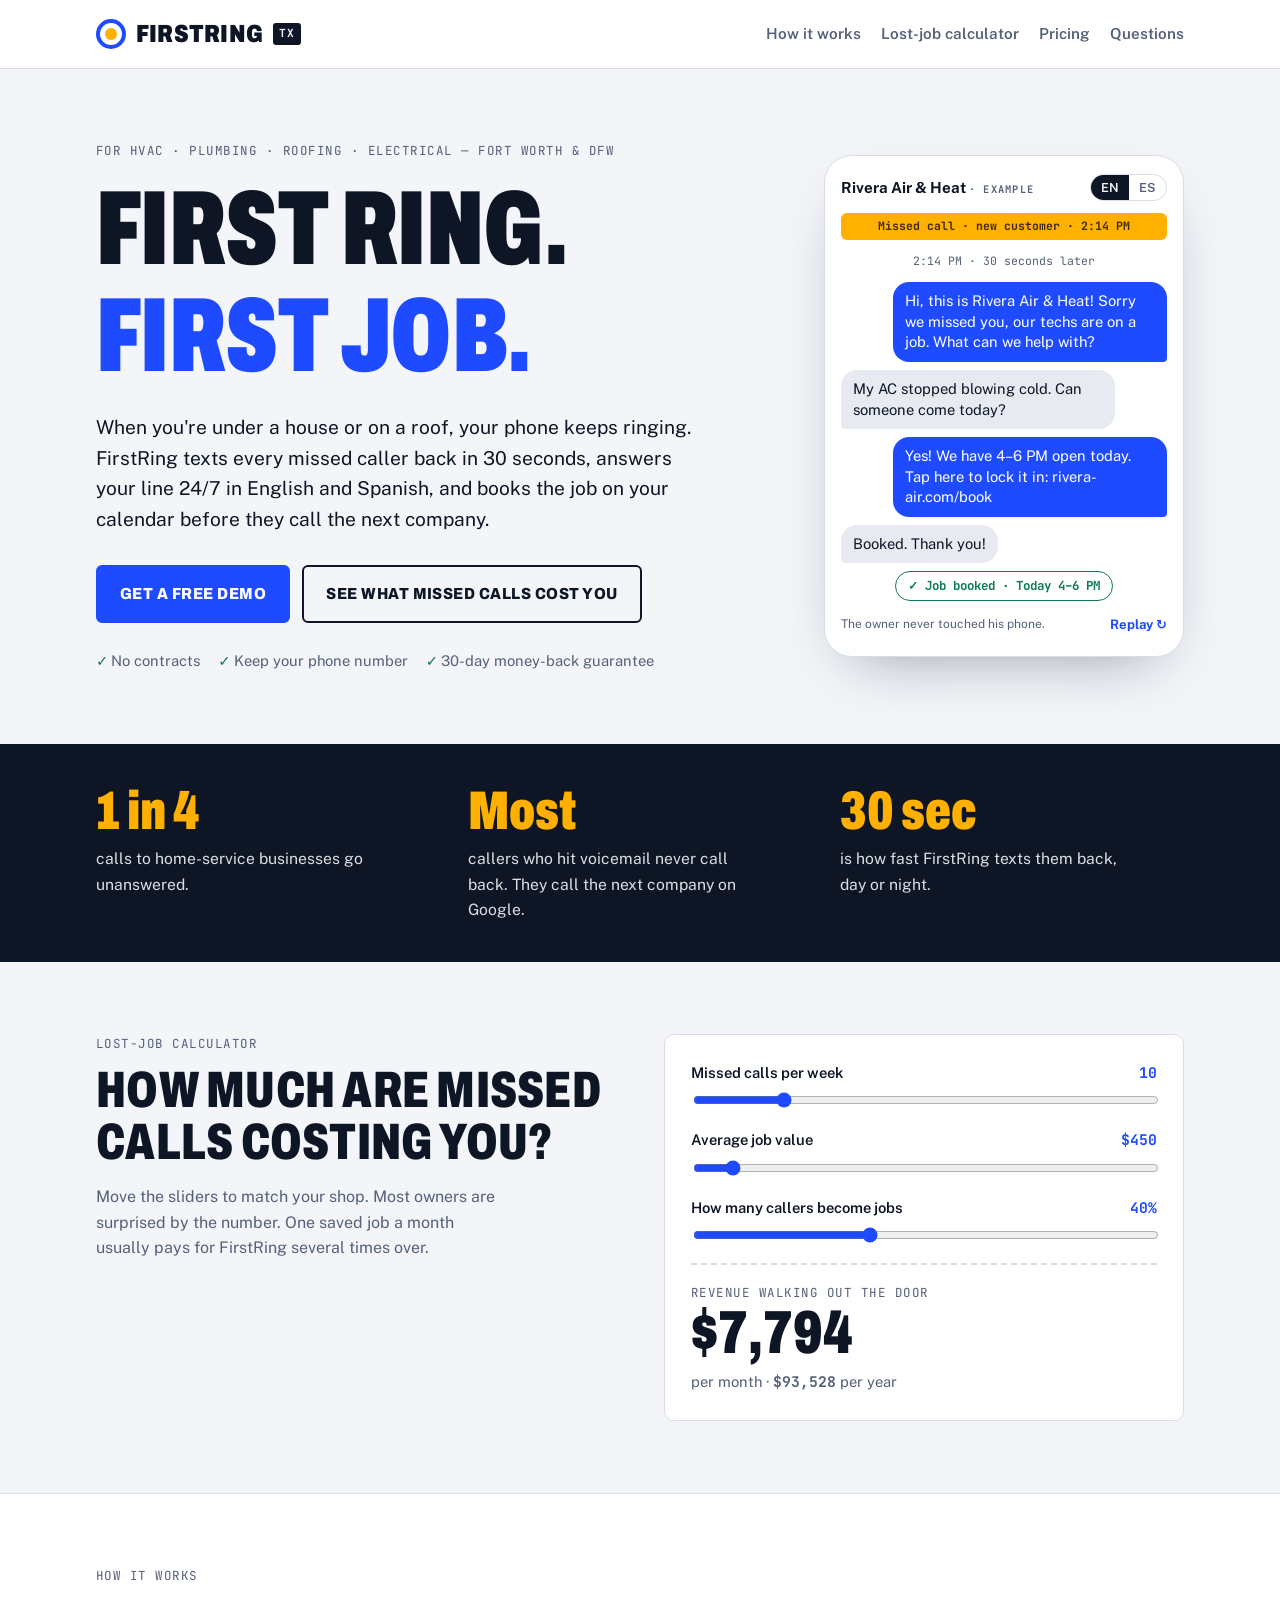
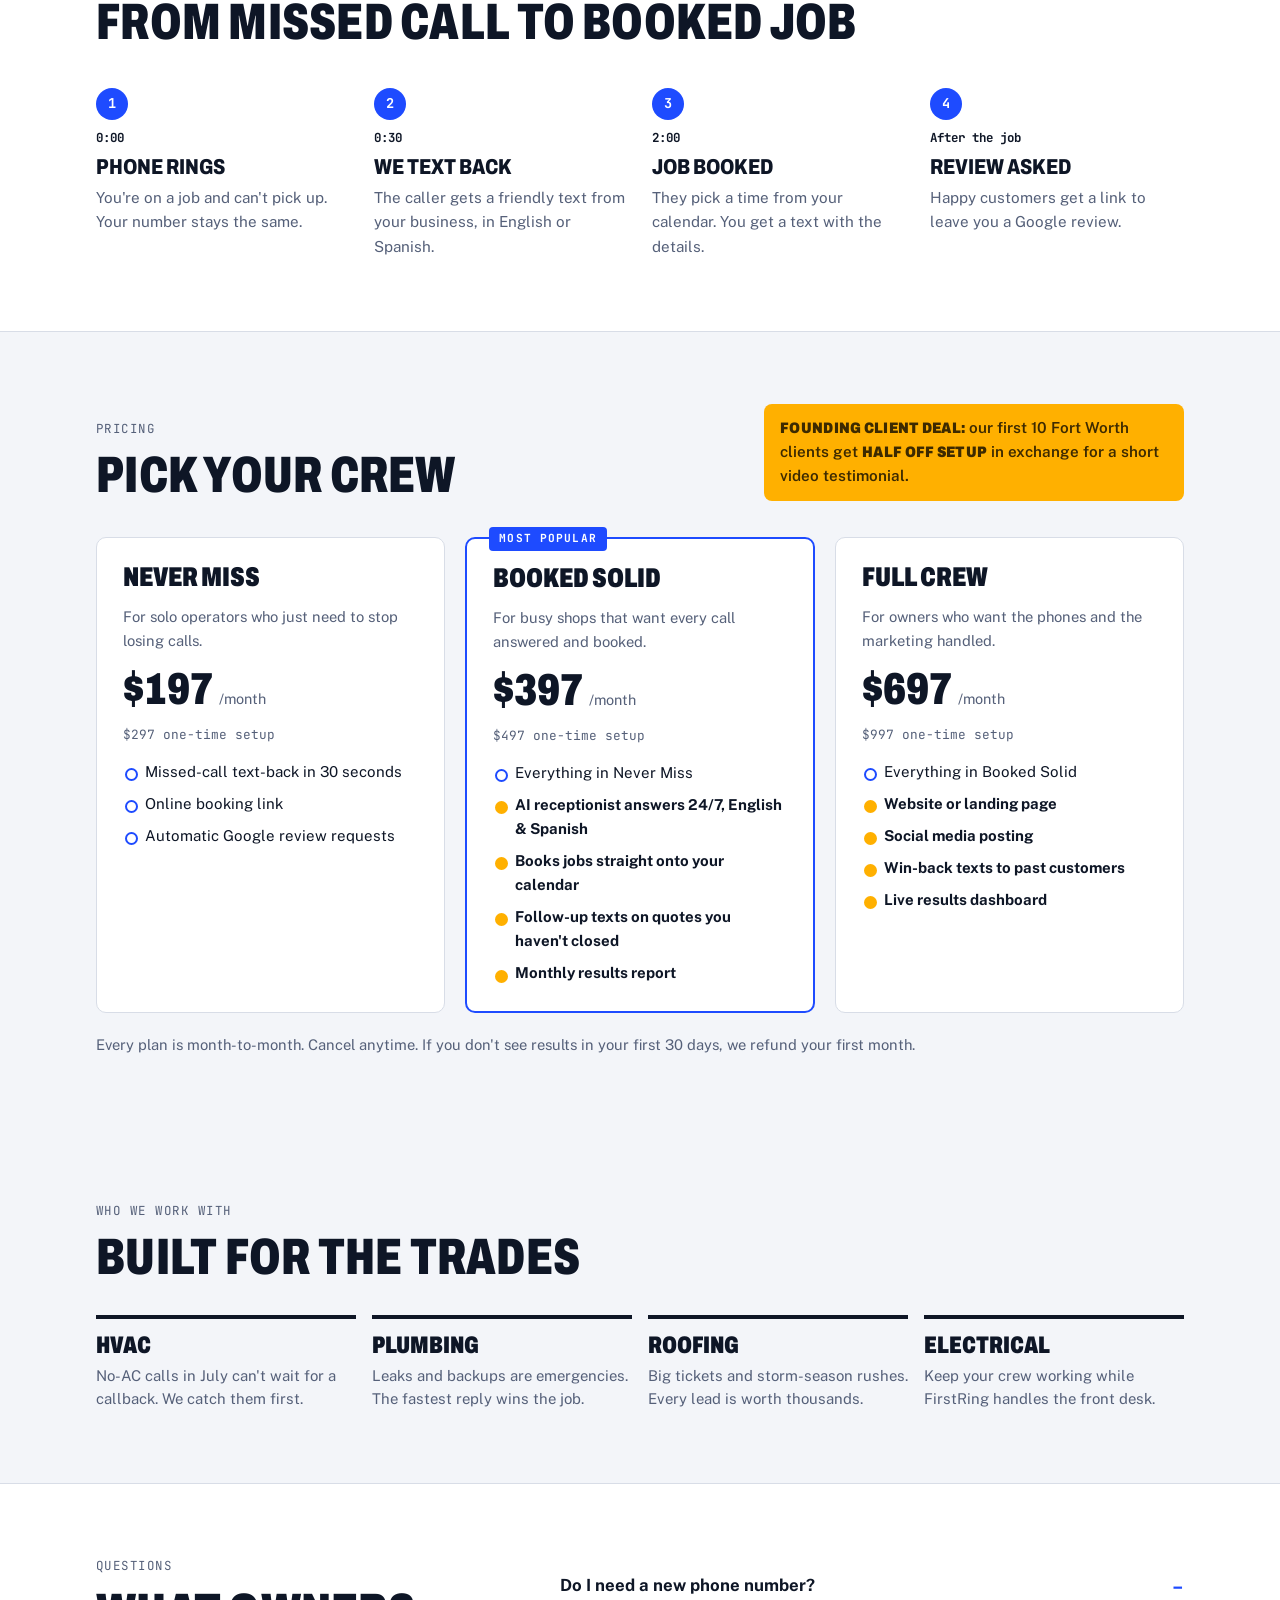
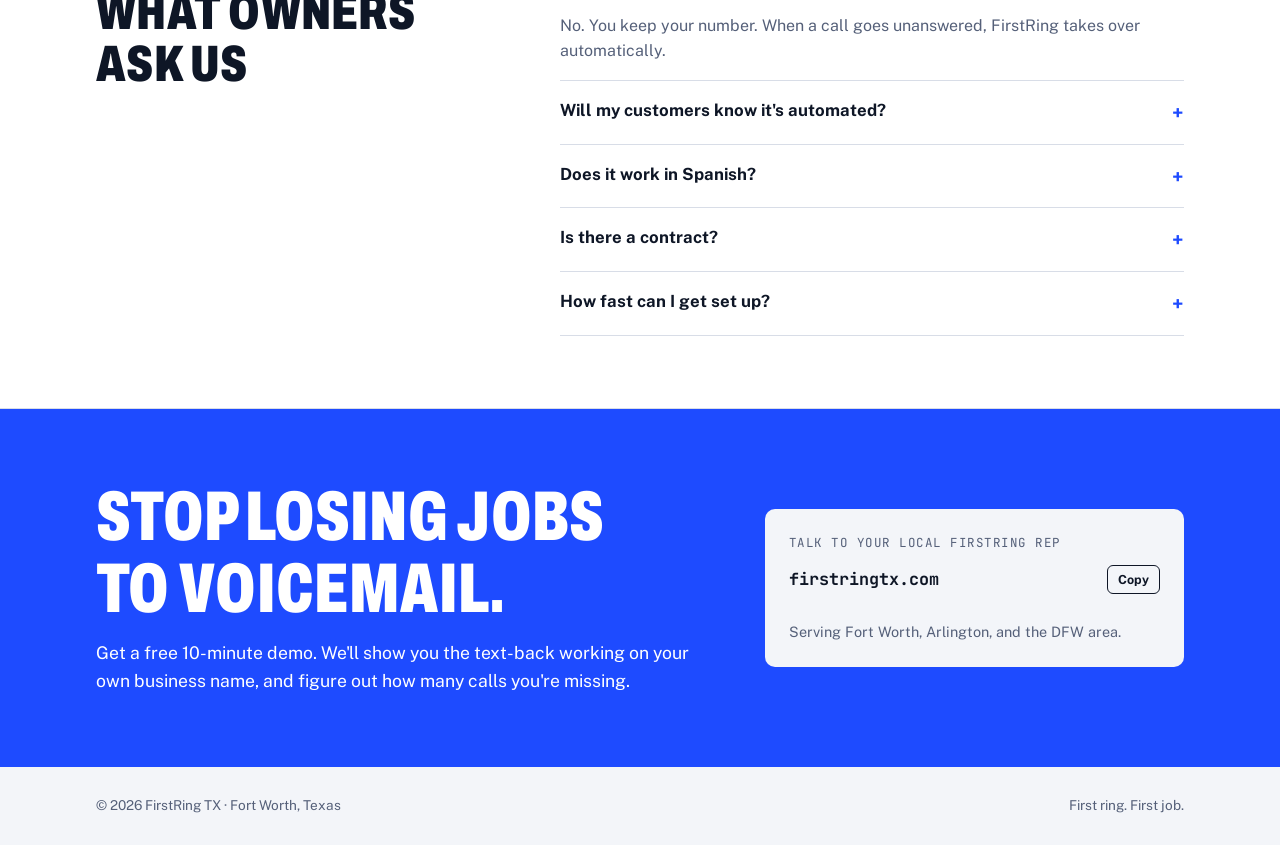
==== index.html @ a0c20b76 "Launch FirstRing TX website Co-Authored-By: Claude Opus 5.5 <noreply@anthropic.com> Claude-Session: " ====
<!doctype html>
<html lang="en">
<head>
<meta charset="utf-8">
<meta name="viewport" content="width=device-width, initial-scale=1">
<meta name="description" content="FirstRing TX texts every missed caller back in 30 seconds and books the job. For HVAC, plumbing, roofing and electrical shops in Fort Worth and DFW.">
<title>FirstRing TX</title>
<link rel="preconnect" href="https://fonts.googleapis.com">
<link rel="preconnect" href="https://fonts.gstatic.com" crossorigin>
<link rel="stylesheet" href="https://fonts.googleapis.com/css2?family=Archivo:wdth,wght@62..125,400..900&family=Public+Sans:wght@400;500;600;700&family=JetBrains+Mono:wght@500;700&display=swap">
<style>
/* Layout: work-truck signage — bold condensed headlines, a live text-back demo as the hero, then calculator → steps → packages → contact. */
:root{
  --paper:#F3F5F9; --surface:#FFFFFF; --ink:#0E1626; --muted:#556079; --line:#D8DDE7;
  --cobalt:#1E4BFF; --cobalt-ink:#FFFFFF; --amber:#FFB000; --amber-ink:#3D2A00;
  --bubble-in:#E7EAF1; --ok:#0F7A57;
  --display:"Archivo","Arial Narrow",Arial,sans-serif;
  --body:"Public Sans",system-ui,-apple-system,"Segoe UI",sans-serif;
  --mono:"JetBrains Mono",ui-monospace,Menlo,Consolas,monospace;
}
@media (prefers-color-scheme: dark){:root:not([data-theme="light"]){
  --paper:#0A101B; --surface:#121A2A; --ink:#EDF1F8; --muted:#9BA7BF; --line:#25314A;
  --cobalt:#7491FF; --cobalt-ink:#0A101B; --amber:#FFC23D; --amber-ink:#2B1D00;
  --bubble-in:#1C2638; --ok:#3CCB97; color-scheme:dark}}
:root[data-theme="dark"]{
  --paper:#0A101B; --surface:#121A2A; --ink:#EDF1F8; --muted:#9BA7BF; --line:#25314A;
  --cobalt:#7491FF; --cobalt-ink:#0A101B; --amber:#FFC23D; --amber-ink:#2B1D00;
  --bubble-in:#1C2638; --ok:#3CCB97; color-scheme:dark}

*{box-sizing:border-box}
body{margin:0}img{max-width:100%}
body{background:var(--paper);color:var(--ink);font-family:var(--body);font-size:16px;line-height:1.6}
.wrap{max-width:1120px;margin:0 auto;padding-left:max(16px,env(safe-area-inset-left,0px));padding-right:max(16px,env(safe-area-inset-right,0px))}
h1,h2,h3{font-family:var(--display);line-height:1.02;text-wrap:balance;margin:0}
h2{font-size:clamp(2rem,4.5vw,3.2rem);font-weight:850;font-stretch:72%;text-transform:uppercase;letter-spacing:.005em}
p{margin:0}
a{color:inherit}
.eyebrow{font-family:var(--mono);font-size:.78rem;letter-spacing:.12em;text-transform:uppercase;color:var(--muted)}
section{padding-block:72px}
.btn{display:inline-flex;align-items:center;gap:8px;font-family:var(--display);font-weight:800;font-stretch:90%;text-transform:uppercase;letter-spacing:.03em;font-size:1rem;padding:14px 22px;border-radius:6px;border:2px solid var(--ink);text-decoration:none;cursor:pointer;background:transparent;color:var(--ink)}
.btn.primary{background:var(--cobalt);border-color:var(--cobalt);color:var(--cobalt-ink)}
.btn:focus-visible,button:focus-visible,input:focus-visible{outline:3px solid var(--amber);outline-offset:2px}

/* header */
header{border-bottom:1px solid var(--line);background:var(--surface)}
header .wrap{display:flex;align-items:center;justify-content:space-between;gap:16px;padding-block:14px;flex-wrap:wrap}
.logo{display:flex;align-items:center;gap:10px;font-family:var(--display);font-weight:900;font-stretch:80%;font-size:1.55rem;text-transform:uppercase;letter-spacing:.01em;text-decoration:none}
.logo .mark{width:30px;height:30px;border-radius:50%;border:4px solid var(--cobalt);position:relative;flex:none}
.logo .mark::after{content:"";position:absolute;inset:5px;border-radius:50%;background:var(--amber)}
.logo small{font-family:var(--mono);font-size:.7rem;font-weight:700;background:var(--ink);color:var(--paper);padding:2px 6px;border-radius:3px;letter-spacing:.08em}
nav{display:flex;gap:20px;flex-wrap:wrap}
nav a{text-decoration:none;font-weight:600;font-size:.95rem;color:var(--muted)}
nav a:hover{color:var(--ink)}

/* hero */
.hero .wrap{display:grid;grid-template-columns:1.15fr .85fr;gap:48px;align-items:center}
.hero h1{font-size:clamp(3.2rem,9vw,6.6rem);font-weight:900;font-stretch:66%;text-transform:uppercase;letter-spacing:-.005em}
.hero h1 .hl{color:var(--cobalt)}
.hero .lede{font-size:1.2rem;max-width:34em;margin-top:22px;color:var(--ink)}
.hero .ctas{display:flex;gap:12px;flex-wrap:wrap;margin-top:30px}
.hero .trust{margin-top:26px;display:flex;gap:18px;flex-wrap:wrap;font-size:.92rem;color:var(--muted)}
.hero .trust span::before{content:"✓ ";color:var(--ok);font-weight:700}

.phone{background:var(--surface);border:1px solid var(--line);border-radius:28px;padding:18px 16px 20px;max-width:360px;width:100%;margin-left:auto;box-shadow:0 24px 60px -30px rgba(14,22,38,.45)}
.phone-top{display:flex;justify-content:space-between;align-items:center;gap:8px;margin-bottom:12px}
.phone-top b{font-size:.95rem}
.lang{display:inline-flex;border:1px solid var(--line);border-radius:999px;overflow:hidden}
.lang button{border:0;background:transparent;color:var(--muted);font:600 .78rem var(--body);padding:5px 10px;cursor:pointer}
.lang button[aria-pressed="true"]{background:var(--ink);color:var(--paper)}
.thread{display:flex;flex-direction:column;gap:8px;min-height:330px}
.sys{font-family:var(--mono);font-size:.72rem;color:var(--muted);text-align:center;padding:4px 0}
.sys.missed{color:var(--amber-ink);background:var(--amber);border-radius:6px;font-weight:700}
.msg{max-width:84%;padding:9px 12px;border-radius:16px;font-size:.92rem;line-height:1.4}
.msg.out{align-self:flex-end;background:var(--cobalt);color:var(--cobalt-ink);border-bottom-right-radius:4px}
.msg.in{align-self:flex-start;background:var(--bubble-in);border-bottom-left-radius:4px}
.booked{align-self:center;font-family:var(--mono);font-size:.78rem;font-weight:700;color:var(--ok);border:1.5px solid var(--ok);border-radius:999px;padding:4px 12px}
.reveal{transition:opacity .35s ease,transform .35s ease}
.reveal.pre{opacity:0;transform:translateY(6px)}
.phone-foot{display:flex;justify-content:space-between;align-items:center;margin-top:12px;gap:8px}
.phone-foot small{color:var(--muted);font-size:.75rem}
.linkbtn{background:none;border:0;color:var(--cobalt);font:700 .82rem var(--body);cursor:pointer;padding:4px 0}

/* stats */
.stats{background:var(--ink);color:var(--paper);padding-block:40px}
.stats .wrap{display:grid;grid-template-columns:repeat(3,1fr);gap:28px}
.stat b{display:block;font-family:var(--display);font-stretch:70%;font-weight:900;font-size:clamp(2.4rem,5vw,3.4rem);line-height:1;color:var(--amber)}
.stat p{margin-top:8px;font-size:.98rem;opacity:.9;max-width:28ch}

/* calculator */
.calc .wrap{display:grid;grid-template-columns:1fr 1fr;gap:48px;align-items:start}
.calc .intro p{margin-top:16px;color:var(--muted);max-width:40ch}
.calc-box{background:var(--surface);border:1px solid var(--line);border-radius:10px;padding:26px;display:grid;gap:18px}
.field{display:grid;gap:6px}
.field label{font-weight:600;font-size:.92rem;display:flex;justify-content:space-between;gap:8px}
.field output{font-family:var(--mono);font-weight:700;color:var(--cobalt)}
input[type=range]{width:100%;accent-color:var(--cobalt)}
.result{border-top:2px dashed var(--line);padding-top:18px}
.result .big{font-family:var(--display);font-weight:900;font-stretch:70%;font-size:clamp(2.6rem,6vw,3.8rem);line-height:1;color:var(--ink);font-variant-numeric:tabular-nums}
.result .sub{color:var(--muted);font-size:.92rem;margin-top:6px}
.result .year{font-family:var(--mono);font-weight:700}

/* steps */
.steps{background:var(--surface);border-block:1px solid var(--line)}
.steps ol{list-style:none;padding:0;margin:40px 0 0;display:grid;grid-template-columns:repeat(4,1fr);gap:24px;counter-reset:s}
.steps li{counter-increment:s;display:grid;gap:8px;align-content:start}
.steps li::before{content:counter(s);font-family:var(--mono);font-weight:700;font-size:.85rem;width:32px;height:32px;border-radius:50%;display:grid;place-items:center;background:var(--cobalt);color:var(--cobalt-ink)}
.steps h3{font-size:1.35rem;font-weight:800;font-stretch:80%;text-transform:uppercase}
.steps li p{color:var(--muted);font-size:.95rem}
.steps .time{font-family:var(--mono);font-size:.78rem;color:var(--ink);font-weight:700}

/* packages */
.pk-head{display:flex;justify-content:space-between;align-items:end;gap:24px;flex-wrap:wrap}
.founding{background:var(--amber);color:var(--amber-ink);border-radius:8px;padding:12px 16px;font-weight:600;max-width:420px;font-size:.95rem}
.founding b{font-family:var(--display);font-stretch:85%;text-transform:uppercase;font-weight:900;letter-spacing:.02em}
.plans{display:grid;grid-template-columns:repeat(3,1fr);gap:20px;margin-top:36px;align-items:stretch}
.plan{background:var(--surface);border:1px solid var(--line);border-radius:10px;padding:26px;display:flex;flex-direction:column;gap:14px;min-width:0}
.plan.pop{border:2px solid var(--cobalt);position:relative}
.plan.pop .tag{position:absolute;top:-12px;left:22px;background:var(--cobalt);color:var(--cobalt-ink);font-family:var(--mono);font-size:.7rem;font-weight:700;letter-spacing:.1em;text-transform:uppercase;padding:3px 10px;border-radius:4px}
.plan h3{font-size:1.7rem;font-weight:900;font-stretch:72%;text-transform:uppercase}
.plan .for{color:var(--muted);font-size:.92rem}
.price{display:flex;align-items:baseline;gap:6px;font-variant-numeric:tabular-nums}
.price b{font-family:var(--display);font-weight:900;font-stretch:75%;font-size:2.8rem;line-height:1}
.price span{color:var(--muted);font-size:.9rem}
.setup{font-family:var(--mono);font-size:.8rem;color:var(--muted)}
.plan ul{list-style:none;padding:0;margin:0;display:grid;gap:8px;font-size:.94rem}
.plan li{padding-left:22px;position:relative}
.plan li::before{content:"";position:absolute;left:2px;top:.55em;width:9px;height:9px;border-radius:50%;border:2.5px solid var(--cobalt)}
.plan li.plus{font-weight:700}
.plan li.plus::before{border-color:var(--amber);background:var(--amber)}
.plans-note{margin-top:20px;color:var(--muted);font-size:.92rem}

/* trades */
.trades .grid{display:grid;grid-template-columns:repeat(4,1fr);gap:16px;margin-top:32px}
.trade{border-top:4px solid var(--ink);padding-top:14px;display:grid;gap:6px}
.trade h3{font-size:1.5rem;font-weight:900;font-stretch:72%;text-transform:uppercase}
.trade p{color:var(--muted);font-size:.93rem}

/* faq */
.faq{background:var(--surface);border-block:1px solid var(--line)}
.faq .wrap{display:grid;grid-template-columns:.8fr 1.2fr;gap:48px}
details{border-bottom:1px solid var(--line);padding-block:16px}
summary{cursor:pointer;font-weight:700;font-size:1.05rem;list-style:none;display:flex;justify-content:space-between;gap:12px}
summary::after{content:"+";font-family:var(--mono);color:var(--cobalt);font-size:1.2rem}
details[open] summary::after{content:"–"}
details p{margin-top:10px;color:var(--muted);max-width:60ch}

/* contact */
.contact{background:var(--cobalt);color:var(--cobalt-ink)}
.contact .wrap{display:grid;grid-template-columns:1.2fr .8fr;gap:40px;align-items:center}
.contact h2{font-size:clamp(2.4rem,6vw,4.4rem);font-stretch:66%}
.contact p{margin-top:14px;font-size:1.1rem;max-width:36em}
.card{background:var(--paper);color:var(--ink);border-radius:10px;padding:24px;display:grid;gap:12px}
.card .row{display:flex;justify-content:space-between;gap:12px;align-items:center;flex-wrap:wrap}
.card .val{font-family:var(--mono);font-weight:700;font-size:1.05rem;user-select:all}
.copy{border:1.5px solid var(--ink);background:transparent;color:var(--ink);border-radius:6px;font:700 .78rem var(--body);padding:6px 10px;cursor:pointer}
footer{padding-block:28px;color:var(--muted);font-size:.85rem}
footer .wrap{display:flex;justify-content:space-between;gap:12px;flex-wrap:wrap}

@media (max-width:900px){
  .hero .wrap,.calc .wrap,.faq .wrap,.contact .wrap{grid-template-columns:1fr}
  .phone{margin:0 auto}
  .plans{grid-template-columns:1fr}
  .steps ol,.trades .grid{grid-template-columns:1fr 1fr}
}
@media (max-width:560px){
  .stats .wrap,.steps ol,.trades .grid{grid-template-columns:1fr}
  nav{display:none}
  section{padding-block:52px}
}
@media (prefers-reduced-motion:reduce){.reveal{transition:none}}
</style>
</head>
<body>

<header>
  <div class="wrap">
    <a class="logo" href="#top"><span class="mark" aria-hidden="true"></span>FirstRing <small>TX</small></a>
    <nav aria-label="Main">
      <a href="#how">How it works</a>
      <a href="#calc">Lost-job calculator</a>
      <a href="#pricing">Pricing</a>
      <a href="#faq">Questions</a>
    </nav>
  </div>
</header>

<main id="top">
  <section class="hero">
    <div class="wrap">
      <div>
        <div class="eyebrow">For HVAC · Plumbing · Roofing · Electrical — Fort Worth &amp; DFW</div>
        <h1 style="margin-top:14px">First ring.<br><span class="hl">First job.</span></h1>
        <p class="lede">When you're under a house or on a roof, your phone keeps ringing. FirstRing texts every missed caller back in 30 seconds, answers your line 24/7 in English and Spanish, and books the job on your calendar before they call the next company.</p>
        <div class="ctas">
          <a class="btn primary" href="#contact">Get a free demo</a>
          <a class="btn" href="#calc">See what missed calls cost you</a>
        </div>
        <div class="trust"><span>No contracts</span><span>Keep your phone number</span><span>30-day money-back guarantee</span></div>
      </div>

      <div class="phone" aria-label="Example of a missed-call text-back">
        <div class="phone-top">
          <b>Rivera Air &amp; Heat <span class="eyebrow" style="font-size:.65rem">· example</span></b>
          <div class="lang" role="group" aria-label="Language">
            <button type="button" id="lang-en" aria-pressed="true">EN</button>
            <button type="button" id="lang-es" aria-pressed="false">ES</button>
          </div>
        </div>
        <div class="thread" id="thread" aria-live="polite"></div>
        <div class="phone-foot">
          <small id="foot-note">The owner never touched his phone.</small>
          <button type="button" class="linkbtn" id="replay">Replay ↻</button>
        </div>
      </div>
    </div>
  </section>

  <div class="stats">
    <div class="wrap">
      <div class="stat"><b>1 in 4</b><p>calls to home-service businesses go unanswered.</p></div>
      <div class="stat"><b>Most</b><p>callers who hit voicemail never call back. They call the next company on Google.</p></div>
      <div class="stat"><b>30 sec</b><p>is how fast FirstRing texts them back, day or night.</p></div>
    </div>
  </div>

  <section class="calc" id="calc">
    <div class="wrap">
      <div class="intro">
        <div class="eyebrow">Lost-job calculator</div>
        <h2 style="margin-top:10px">How much are missed calls costing you?</h2>
        <p>Move the sliders to match your shop. Most owners are surprised by the number. One saved job a month usually pays for FirstRing several times over.</p>
      </div>
      <div class="calc-box">
        <div class="field">
          <label for="c-calls">Missed calls per week <output id="o-calls">10</output></label>
          <input type="range" id="c-calls" min="1" max="50" value="10">
        </div>
        <div class="field">
          <label for="c-ticket">Average job value <output id="o-ticket">$450</output></label>
          <input type="range" id="c-ticket" min="100" max="5000" step="50" value="450">
        </div>
        <div class="field">
          <label for="c-close">How many callers become jobs <output id="o-close">40%</output></label>
          <input type="range" id="c-close" min="10" max="90" step="5" value="40">
        </div>
        <div class="result">
          <div class="eyebrow">Revenue walking out the door</div>
          <div class="big" id="r-month">$7,794</div>
          <div class="sub">per month · <span class="year" id="r-year">$93,528</span> per year</div>
        </div>
      </div>
    </div>
  </section>

  <section class="steps" id="how">
    <div class="wrap">
      <div class="eyebrow">How it works</div>
      <h2 style="margin-top:10px">From missed call to booked job</h2>
      <ol>
        <li><span class="time">0:00</span><h3>Phone rings</h3><p>You're on a job and can't pick up. Your number stays the same.</p></li>
        <li><span class="time">0:30</span><h3>We text back</h3><p>The caller gets a friendly text from your business, in English or Spanish.</p></li>
        <li><span class="time">2:00</span><h3>Job booked</h3><p>They pick a time from your calendar. You get a text with the details.</p></li>
        <li><span class="time">After the job</span><h3>Review asked</h3><p>Happy customers get a link to leave you a Google review.</p></li>
      </ol>
    </div>
  </section>

  <section id="pricing">
    <div class="wrap">
      <div class="pk-head">
        <div>
          <div class="eyebrow">Pricing</div>
          <h2 style="margin-top:10px">Pick your crew</h2>
        </div>
        <div class="founding"><b>Founding client deal:</b> our first 10 Fort Worth clients get <b>half off setup</b> in exchange for a short video testimonial.</div>
      </div>

      <div class="plans">
        <article class="plan">
          <h3>Never Miss</h3>
          <p class="for">For solo operators who just need to stop losing calls.</p>
          <div class="price"><b>$197</b><span>/month</span></div>
          <div class="setup">$297 one-time setup</div>
          <ul>
            <li>Missed-call text-back in 30 seconds</li>
            <li>Online booking link</li>
            <li>Automatic Google review requests</li>
          </ul>
        </article>

        <article class="plan pop">
          <span class="tag">Most popular</span>
          <h3>Booked Solid</h3>
          <p class="for">For busy shops that want every call answered and booked.</p>
          <div class="price"><b>$397</b><span>/month</span></div>
          <div class="setup">$497 one-time setup</div>
          <ul>
            <li>Everything in Never Miss</li>
            <li class="plus">AI receptionist answers 24/7, English &amp; Spanish</li>
            <li class="plus">Books jobs straight onto your calendar</li>
            <li class="plus">Follow-up texts on quotes you haven't closed</li>
            <li class="plus">Monthly results report</li>
          </ul>
        </article>

        <article class="plan">
          <h3>Full Crew</h3>
          <p class="for">For owners who want the phones and the marketing handled.</p>
          <div class="price"><b>$697</b><span>/month</span></div>
          <div class="setup">$997 one-time setup</div>
          <ul>
            <li>Everything in Booked Solid</li>
            <li class="plus">Website or landing page</li>
            <li class="plus">Social media posting</li>
            <li class="plus">Win-back texts to past customers</li>
            <li class="plus">Live results dashboard</li>
          </ul>
        </article>
      </div>
      <p class="plans-note">Every plan is month-to-month. Cancel anytime. If you don't see results in your first 30 days, we refund your first month.</p>
    </div>
  </section>

  <section class="trades">
    <div class="wrap">
      <div class="eyebrow">Who we work with</div>
      <h2 style="margin-top:10px">Built for the trades</h2>
      <div class="grid">
        <div class="trade"><h3>HVAC</h3><p>No-AC calls in July can't wait for a callback. We catch them first.</p></div>
        <div class="trade"><h3>Plumbing</h3><p>Leaks and backups are emergencies. The fastest reply wins the job.</p></div>
        <div class="trade"><h3>Roofing</h3><p>Big tickets and storm-season rushes. Every lead is worth thousands.</p></div>
        <div class="trade"><h3>Electrical</h3><p>Keep your crew working while FirstRing handles the front desk.</p></div>
      </div>
    </div>
  </section>

  <section class="faq" id="faq">
    <div class="wrap">
      <div>
        <div class="eyebrow">Questions</div>
        <h2 style="margin-top:10px">What owners ask us</h2>
      </div>
      <div>
        <details open><summary>Do I need a new phone number?</summary><p>No. You keep your number. When a call goes unanswered, FirstRing takes over automatically.</p></details>
        <details><summary>Will my customers know it's automated?</summary><p>The texts come from your business name and sound like you. The AI receptionist introduces itself as your virtual assistant, and it hands calls to you whenever a customer asks for a person.</p></details>
        <details><summary>Does it work in Spanish?</summary><p>Yes. Texts and the AI receptionist work in English and Spanish, so you never lose a Spanish-speaking customer.</p></details>
        <details><summary>Is there a contract?</summary><p>No. Every plan is month-to-month, and your first month is covered by a 30-day money-back guarantee.</p></details>
        <details><summary>How fast can I get set up?</summary><p>Most shops are live within a few days. We do the setup for you, and there's nothing to install.</p></details>
      </div>
    </div>
  </section>

  <section class="contact" id="contact">
    <div class="wrap">
      <div>
        <h2>Stop losing jobs to voicemail.</h2>
        <p>Get a free 10-minute demo. We'll show you the text-back working on your own business name, and figure out how many calls you're missing.</p>
      </div>
      <div class="card">
        <div class="eyebrow">Talk to your local FirstRing rep</div>
        <div class="row"><span class="val" id="site">firstringtx.com</span><button type="button" class="copy" data-copy="site">Copy</button></div>
        <p style="color:var(--muted);font-size:.9rem">Serving Fort Worth, Arlington, and the DFW area.</p>
      </div>
    </div>
  </section>
</main>

<footer>
  <div class="wrap"><span>© 2026 FirstRing TX · Fort Worth, Texas</span><span>First ring. First job.</span></div>
</footer>

<script>
(function(){
  // ---- bilingual text-back demo ----
  var scripts = {
    en: [
      {t:"sys missed", x:"Missed call · new customer · 2:14 PM"},
      {t:"sys", x:"2:14 PM · 30 seconds later"},
      {t:"msg out", x:"Hi, this is Rivera Air & Heat! Sorry we missed you, our techs are on a job. What can we help with?"},
      {t:"msg in", x:"My AC stopped blowing cold. Can someone come today?"},
      {t:"msg out", x:"Yes! We have 4–6 PM open today. Tap here to lock it in: rivera-air.com/book"},
      {t:"msg in", x:"Booked. Thank you!"},
      {t:"booked", x:"✓ Job booked · Today 4–6 PM"}
    ],
    es: [
      {t:"sys missed", x:"Llamada perdida · cliente nuevo · 2:14 PM"},
      {t:"sys", x:"2:14 PM · 30 segundos después"},
      {t:"msg out", x:"¡Hola, le habla Rivera Air & Heat! Perdón por no contestar, nuestros técnicos están en un trabajo. ¿En qué le podemos ayudar?"},
      {t:"msg in", x:"Mi aire acondicionado ya no enfría. ¿Pueden venir hoy?"},
      {t:"msg out", x:"¡Claro! Tenemos espacio hoy de 4 a 6 PM. Aparte su cita aquí: rivera-air.com/book"},
      {t:"msg in", x:"Listo, ya reservé. ¡Gracias!"},
      {t:"booked", x:"✓ Trabajo reservado · Hoy 4–6 PM"}
    ]
  };
  var foot = {en:"The owner never touched his phone.", es:"El dueño ni tocó su teléfono."};
  var thread = document.getElementById('thread');
  var lang = 'en', timers = [];
  var reduce = window.matchMedia && window.matchMedia('(prefers-reduced-motion: reduce)').matches;

  function render(animate){
    timers.forEach(clearTimeout); timers = [];
    thread.innerHTML = '';
    scripts[lang].forEach(function(m, i){
      var el = document.createElement('div');
      el.className = m.t + ' reveal' + (animate && !reduce ? ' pre' : '');
      el.textContent = m.x;
      thread.appendChild(el);
      if (animate && !reduce) timers.push(setTimeout(function(){ el.classList.remove('pre'); }, 250 + i*650));
    });
    document.getElementById('foot-note').textContent = foot[lang];
  }
  function setLang(l){
    lang = l;
    document.getElementById('lang-en').setAttribute('aria-pressed', l==='en');
    document.getElementById('lang-es').setAttribute('aria-pressed', l==='es');
    render(true);
  }
  document.getElementById('lang-en').addEventListener('click', function(){ setLang('en'); });
  document.getElementById('lang-es').addEventListener('click', function(){ setLang('es'); });
  document.getElementById('replay').addEventListener('click', function(){ render(true); });
  render(false);

  // ---- lost-job calculator ----
  var calls = document.getElementById('c-calls'), ticket = document.getElementById('c-ticket'), close = document.getElementById('c-close');
  function money(n){ return '$' + Math.round(n).toLocaleString('en-US'); }
  function calc(){
    var c = +calls.value, t = +ticket.value, p = +close.value;
    document.getElementById('o-calls').textContent = c;
    document.getElementById('o-ticket').textContent = money(t);
    document.getElementById('o-close').textContent = p + '%';
    var month = c * 4.33 * t * (p/100);
    document.getElementById('r-month').textContent = money(month);
    document.getElementById('r-year').textContent = money(month * 12);
  }
  [calls, ticket, close].forEach(function(el){ el.addEventListener('input', calc); });
  calc();

  // ---- copy buttons ----
  document.querySelectorAll('[data-copy]').forEach(function(b){
    b.addEventListener('click', function(){
      var el = document.getElementById(b.getAttribute('data-copy'));
      var text = el.textContent;
      var done = function(){ b.textContent = 'Copied'; setTimeout(function(){ b.textContent = 'Copy'; }, 1500); };
      try {
        navigator.clipboard.writeText(text).then(done, function(){ selectText(el); });
      } catch(e){ selectText(el); }
    });
  });
  function selectText(el){ var r = document.createRange(); r.selectNodeContents(el); var s = getSelection(); s.removeAllRanges(); s.addRange(r); }
})();
</script>

</body>
</html>
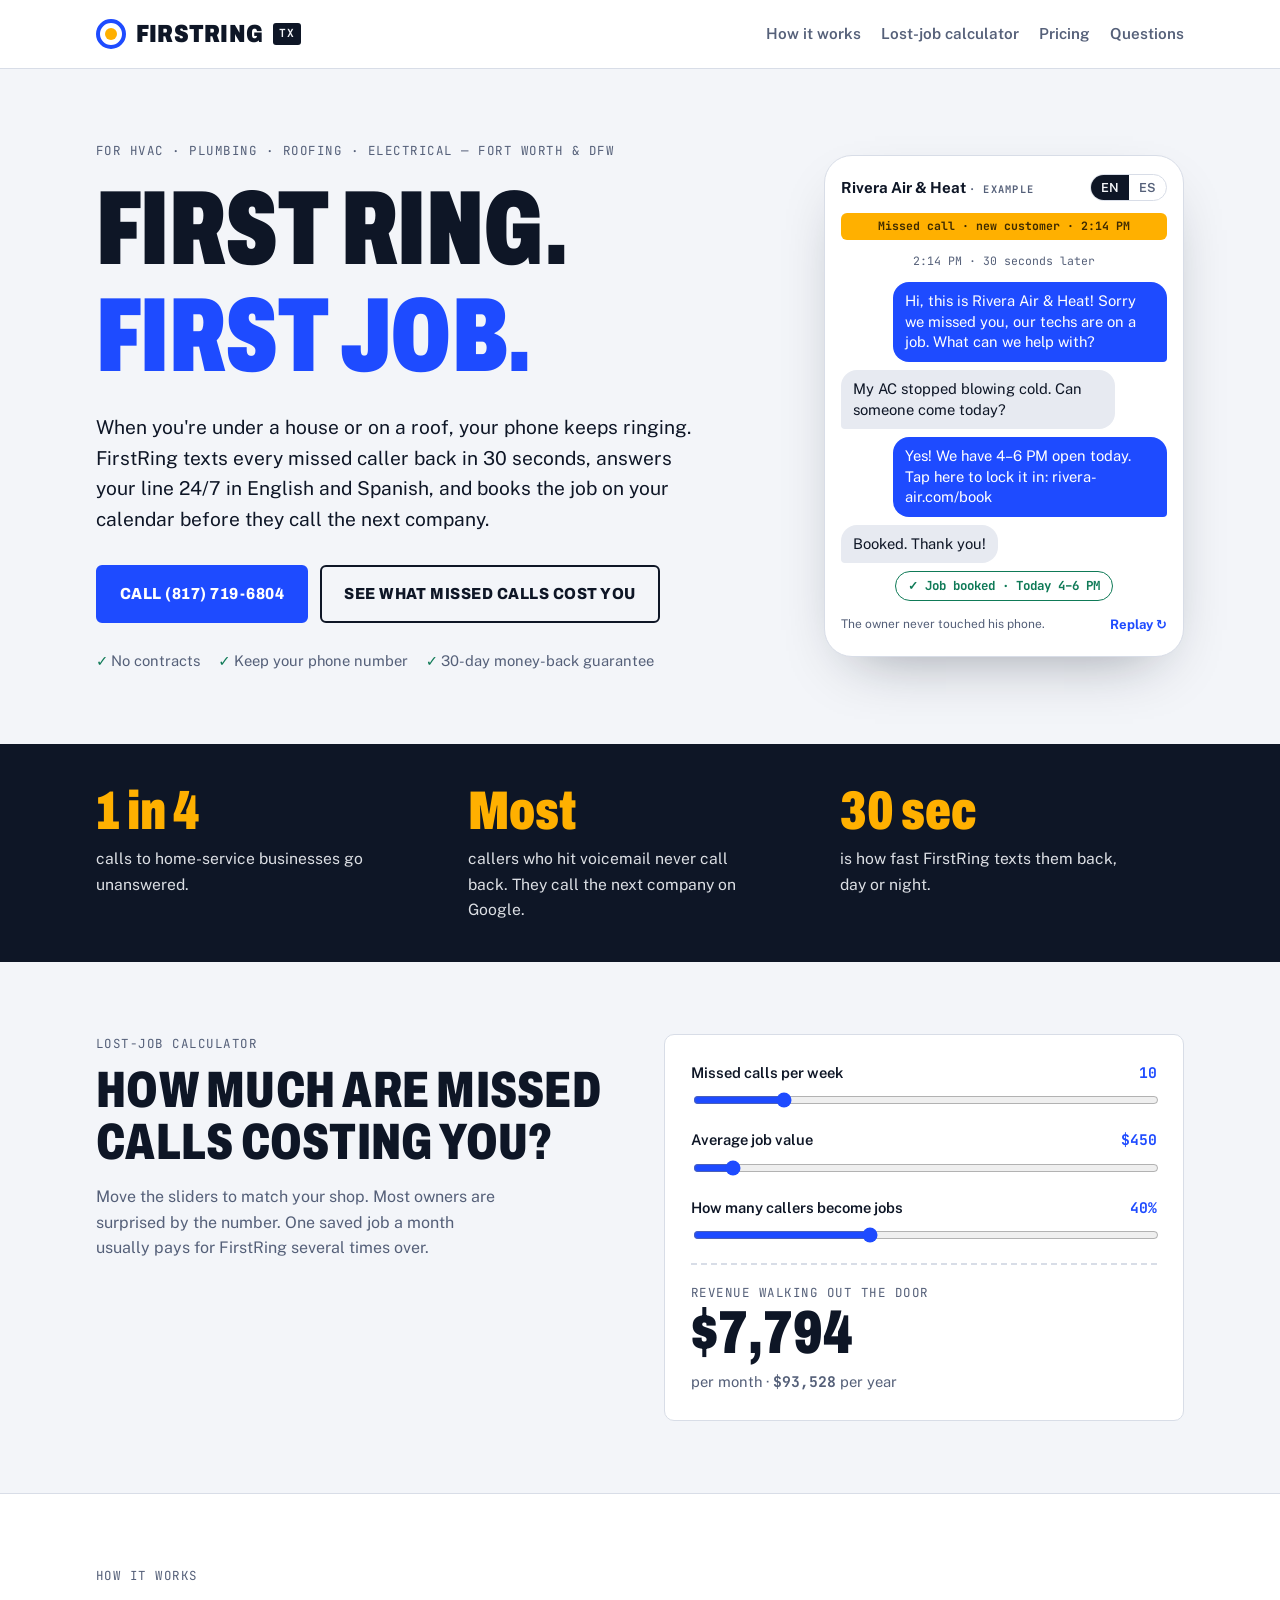
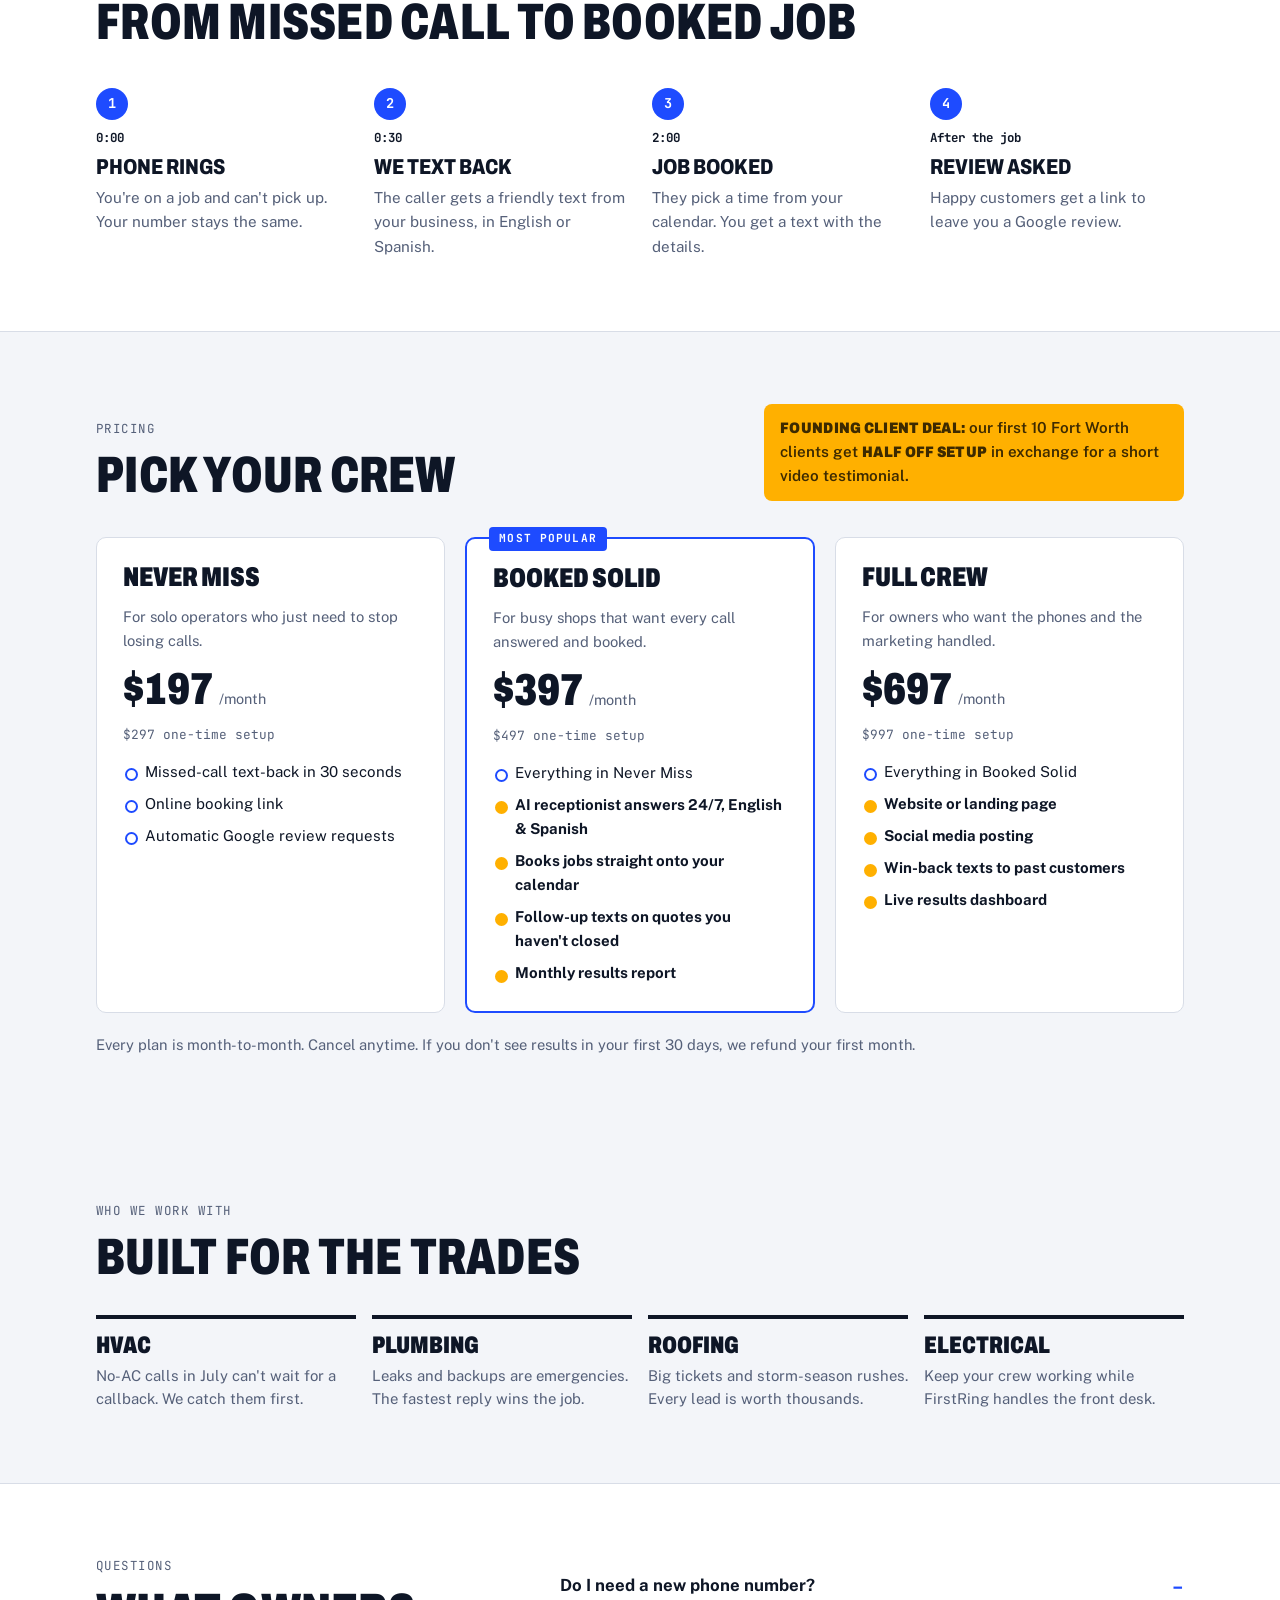
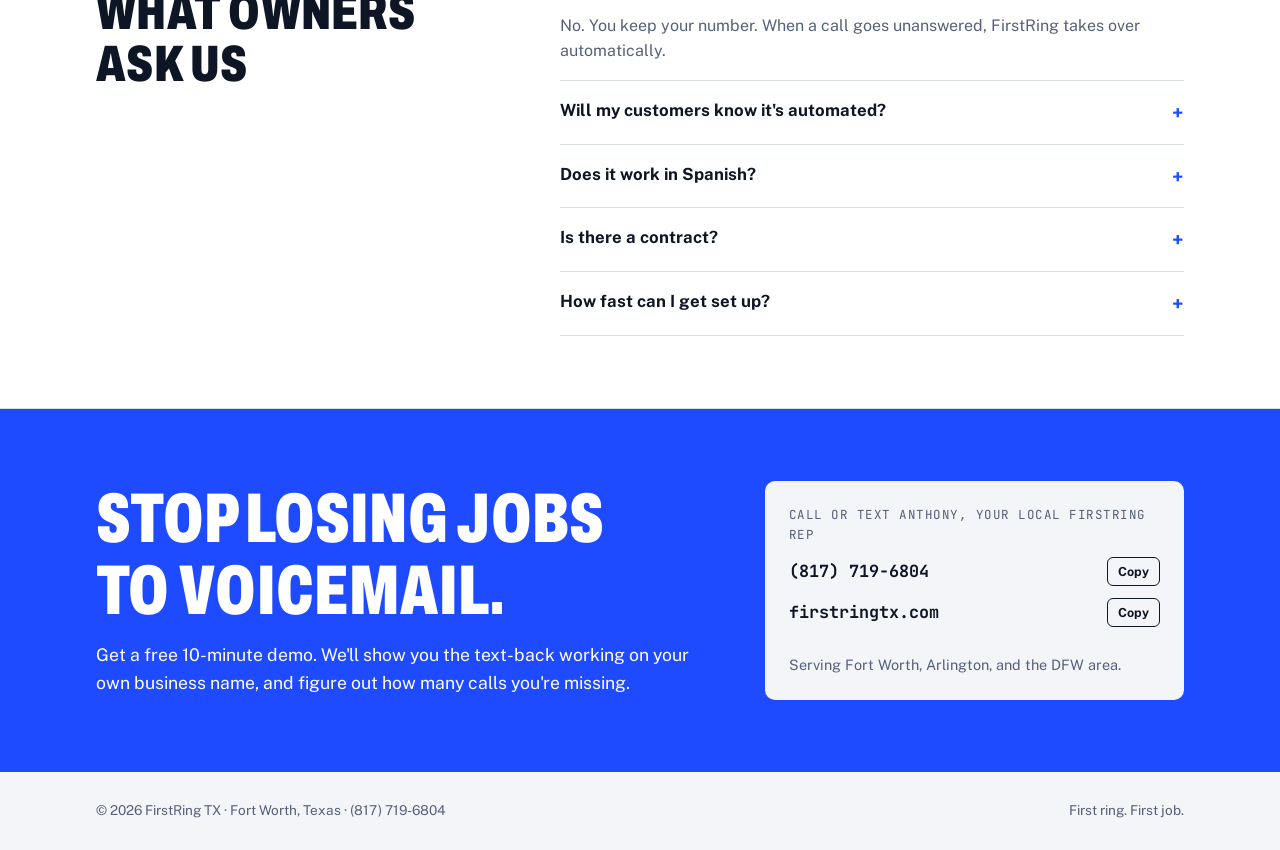
==== commit b9be1ec6: "Add Anthony's phone number and site icon Co-Authored-By: Claude Opus 5.5 <noreply@anthropic.com> Cla" ====
--- a/index.html
+++ b/index.html
@@ -3,7 +3,9 @@
 <head>
 <meta charset="utf-8">
 <meta name="viewport" content="width=device-width, initial-scale=1">
-<meta name="description" content="FirstRing TX texts every missed caller back in 30 seconds and books the job. For HVAC, plumbing, roofing and electrical shops in Fort Worth and DFW.">
+<meta name="description" content="FirstRing TX texts every missed caller back in 30 seconds and books the job. For HVAC, plumbing, roofing and electrical shops in Fort Worth and DFW. Call (817) 719-6804.">
+<link rel="icon" type="image/png" href="favicon.png">
+<link rel="apple-touch-icon" href="apple-touch-icon.png">
 <title>FirstRing TX</title>
 <link rel="preconnect" href="https://fonts.googleapis.com">
 <link rel="preconnect" href="https://fonts.gstatic.com" crossorigin>
@@ -192,7 +194,7 @@
         <h1 style="margin-top:14px">First ring.<br><span class="hl">First job.</span></h1>
         <p class="lede">When you're under a house or on a roof, your phone keeps ringing. FirstRing texts every missed caller back in 30 seconds, answers your line 24/7 in English and Spanish, and books the job on your calendar before they call the next company.</p>
         <div class="ctas">
-          <a class="btn primary" href="#contact">Get a free demo</a>
+          <a class="btn primary" href="tel:+18177196804">Call (817) 719-6804</a>
           <a class="btn" href="#calc">See what missed calls cost you</a>
         </div>
         <div class="trust"><span>No contracts</span><span>Keep your phone number</span><span>30-day money-back guarantee</span></div>
@@ -357,7 +359,8 @@
         <p>Get a free 10-minute demo. We'll show you the text-back working on your own business name, and figure out how many calls you're missing.</p>
       </div>
       <div class="card">
-        <div class="eyebrow">Talk to your local FirstRing rep</div>
+        <div class="eyebrow">Call or text Anthony, your local FirstRing rep</div>
+        <div class="row"><span class="val" id="phone">(817) 719-6804</span><button type="button" class="copy" data-copy="phone">Copy</button></div>
         <div class="row"><span class="val" id="site">firstringtx.com</span><button type="button" class="copy" data-copy="site">Copy</button></div>
         <p style="color:var(--muted);font-size:.9rem">Serving Fort Worth, Arlington, and the DFW area.</p>
       </div>
@@ -366,7 +369,7 @@
 </main>
 
 <footer>
-  <div class="wrap"><span>© 2026 FirstRing TX · Fort Worth, Texas</span><span>First ring. First job.</span></div>
+  <div class="wrap"><span>© 2026 FirstRing TX · Fort Worth, Texas · (817) 719-6804</span><span>First ring. First job.</span></div>
 </footer>
 
 <script>
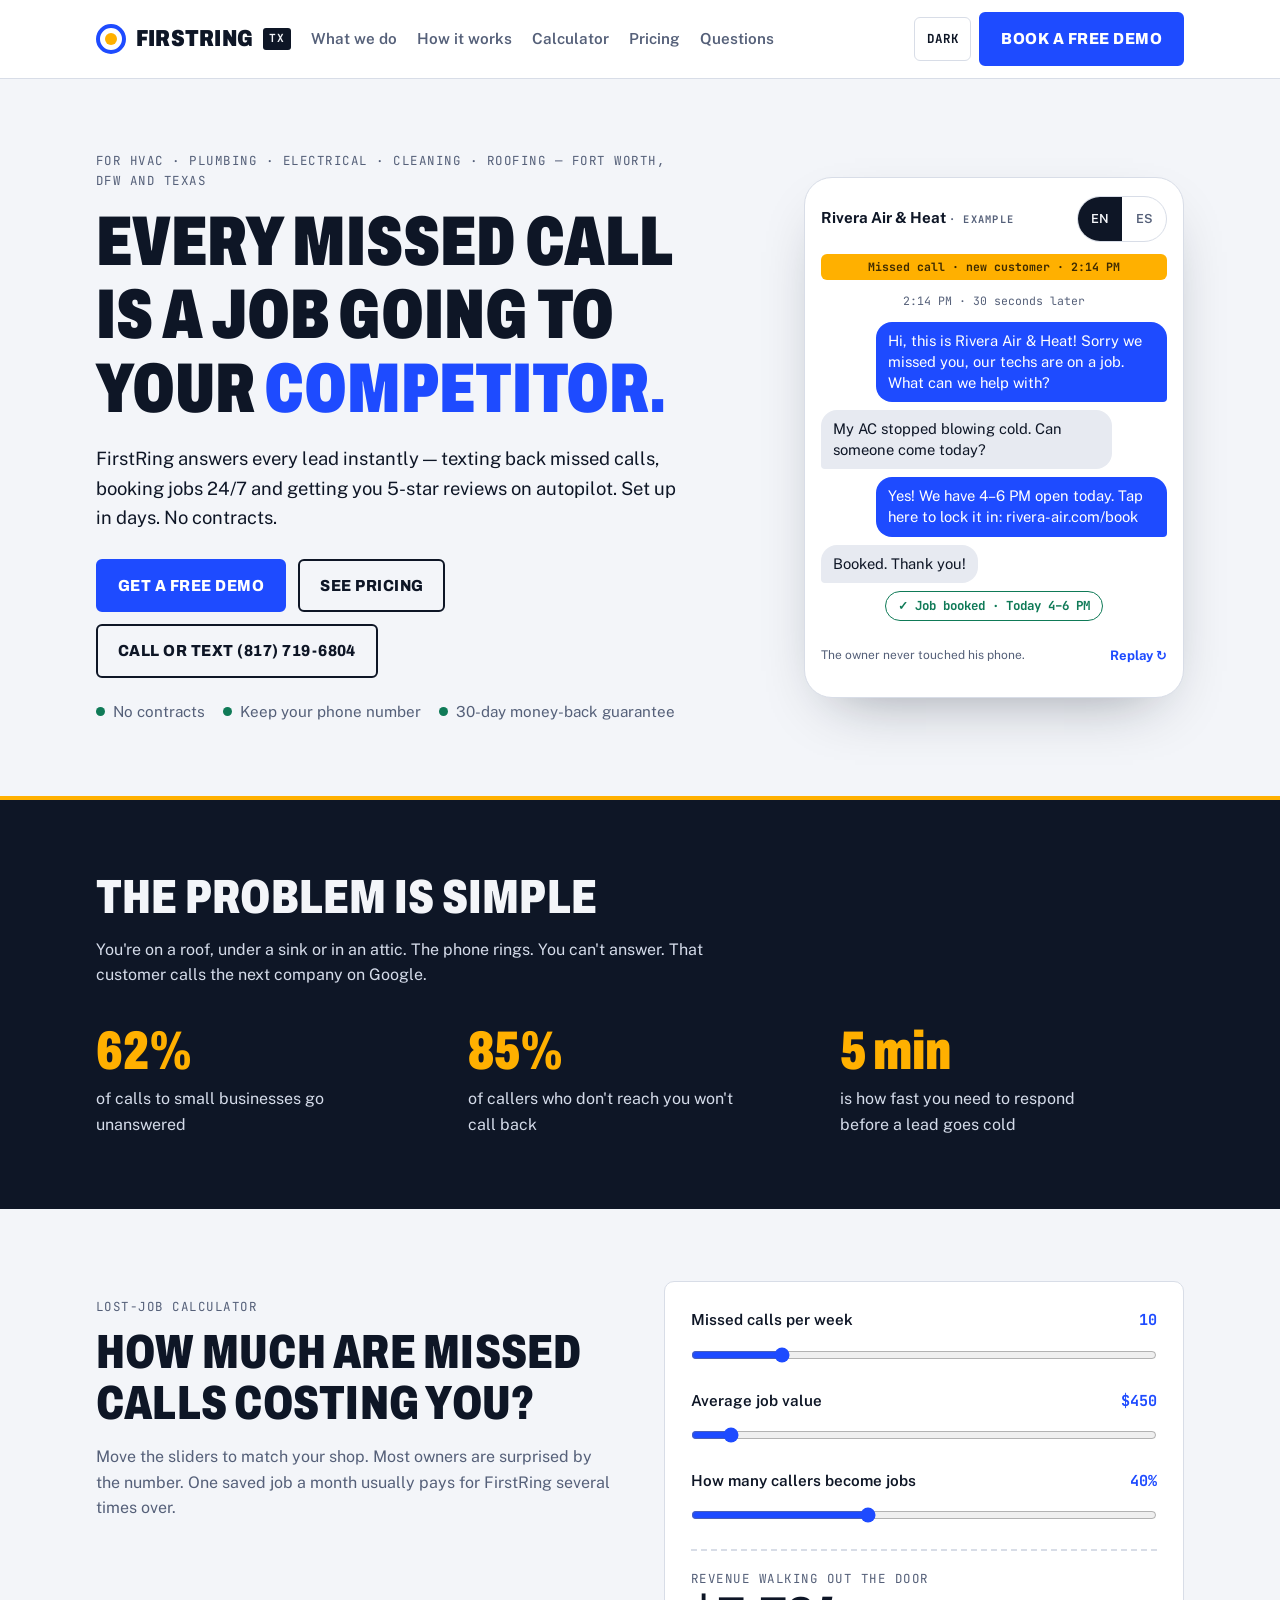
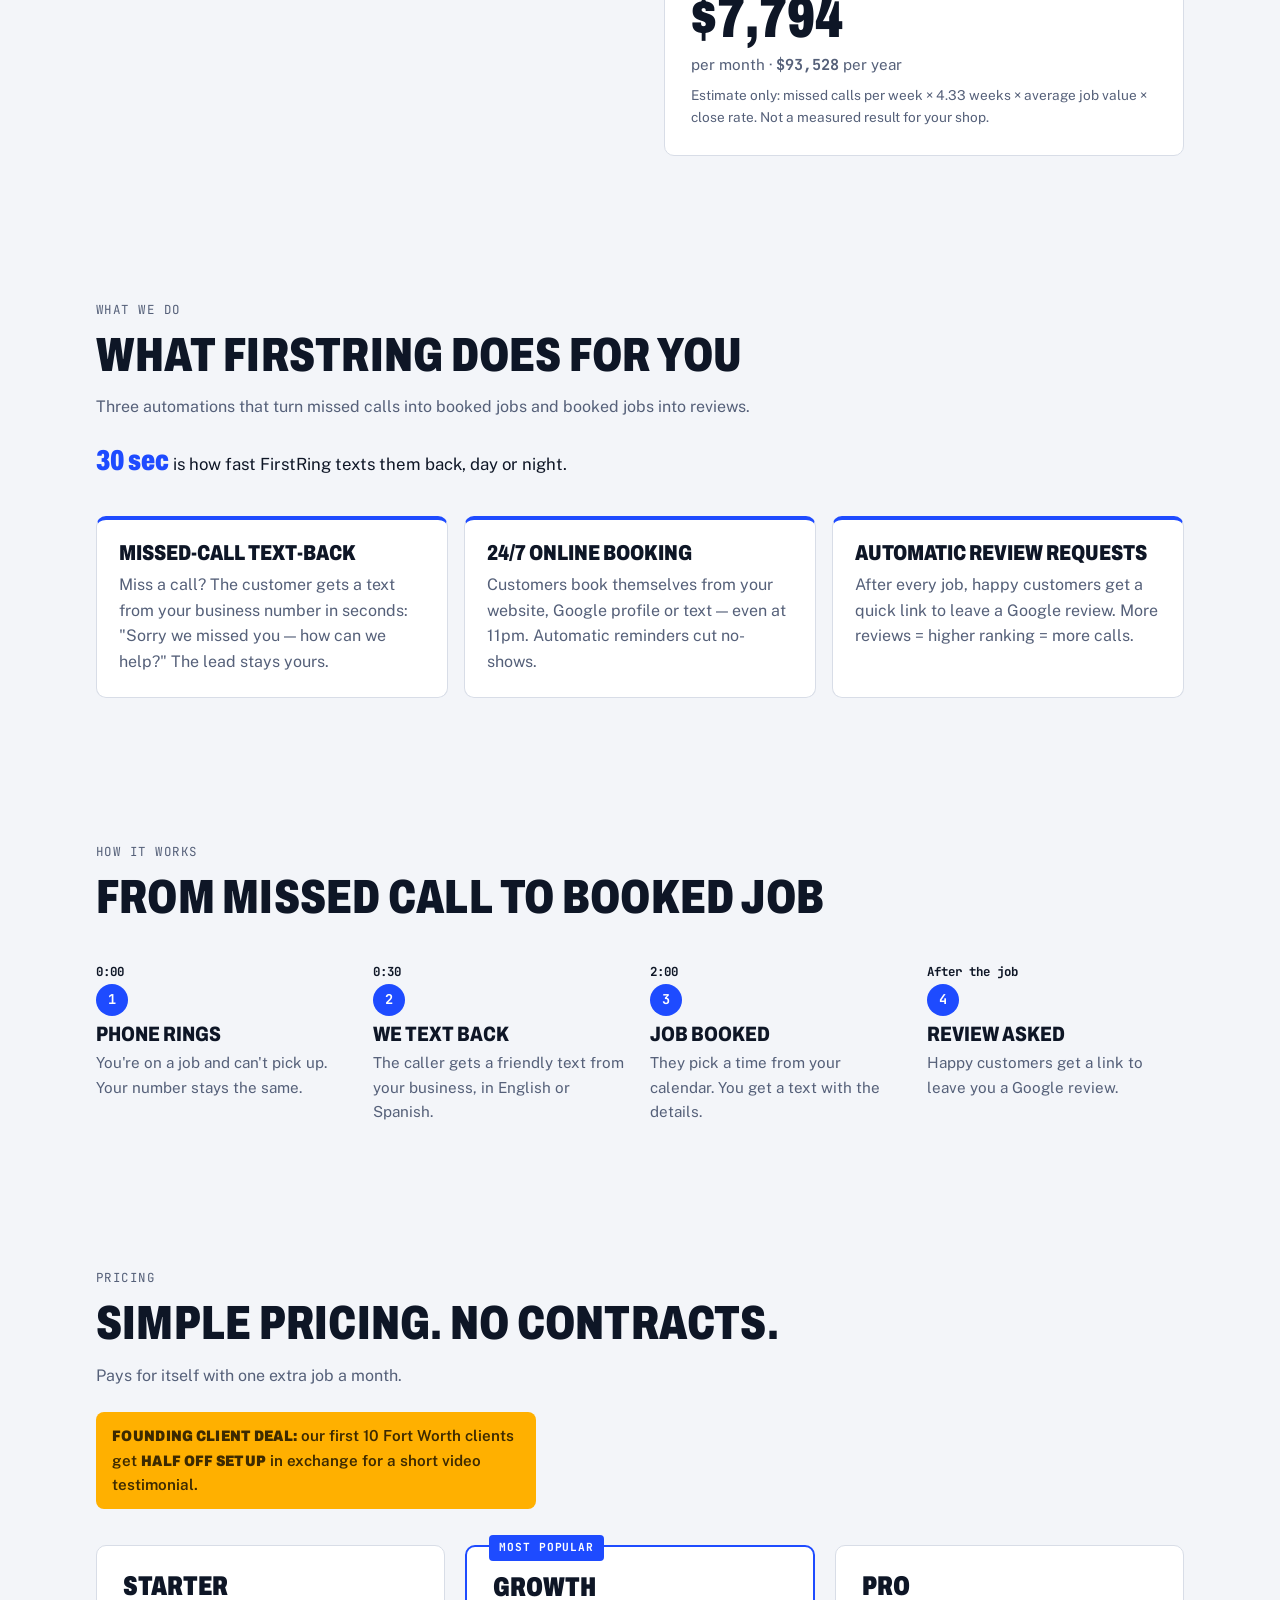
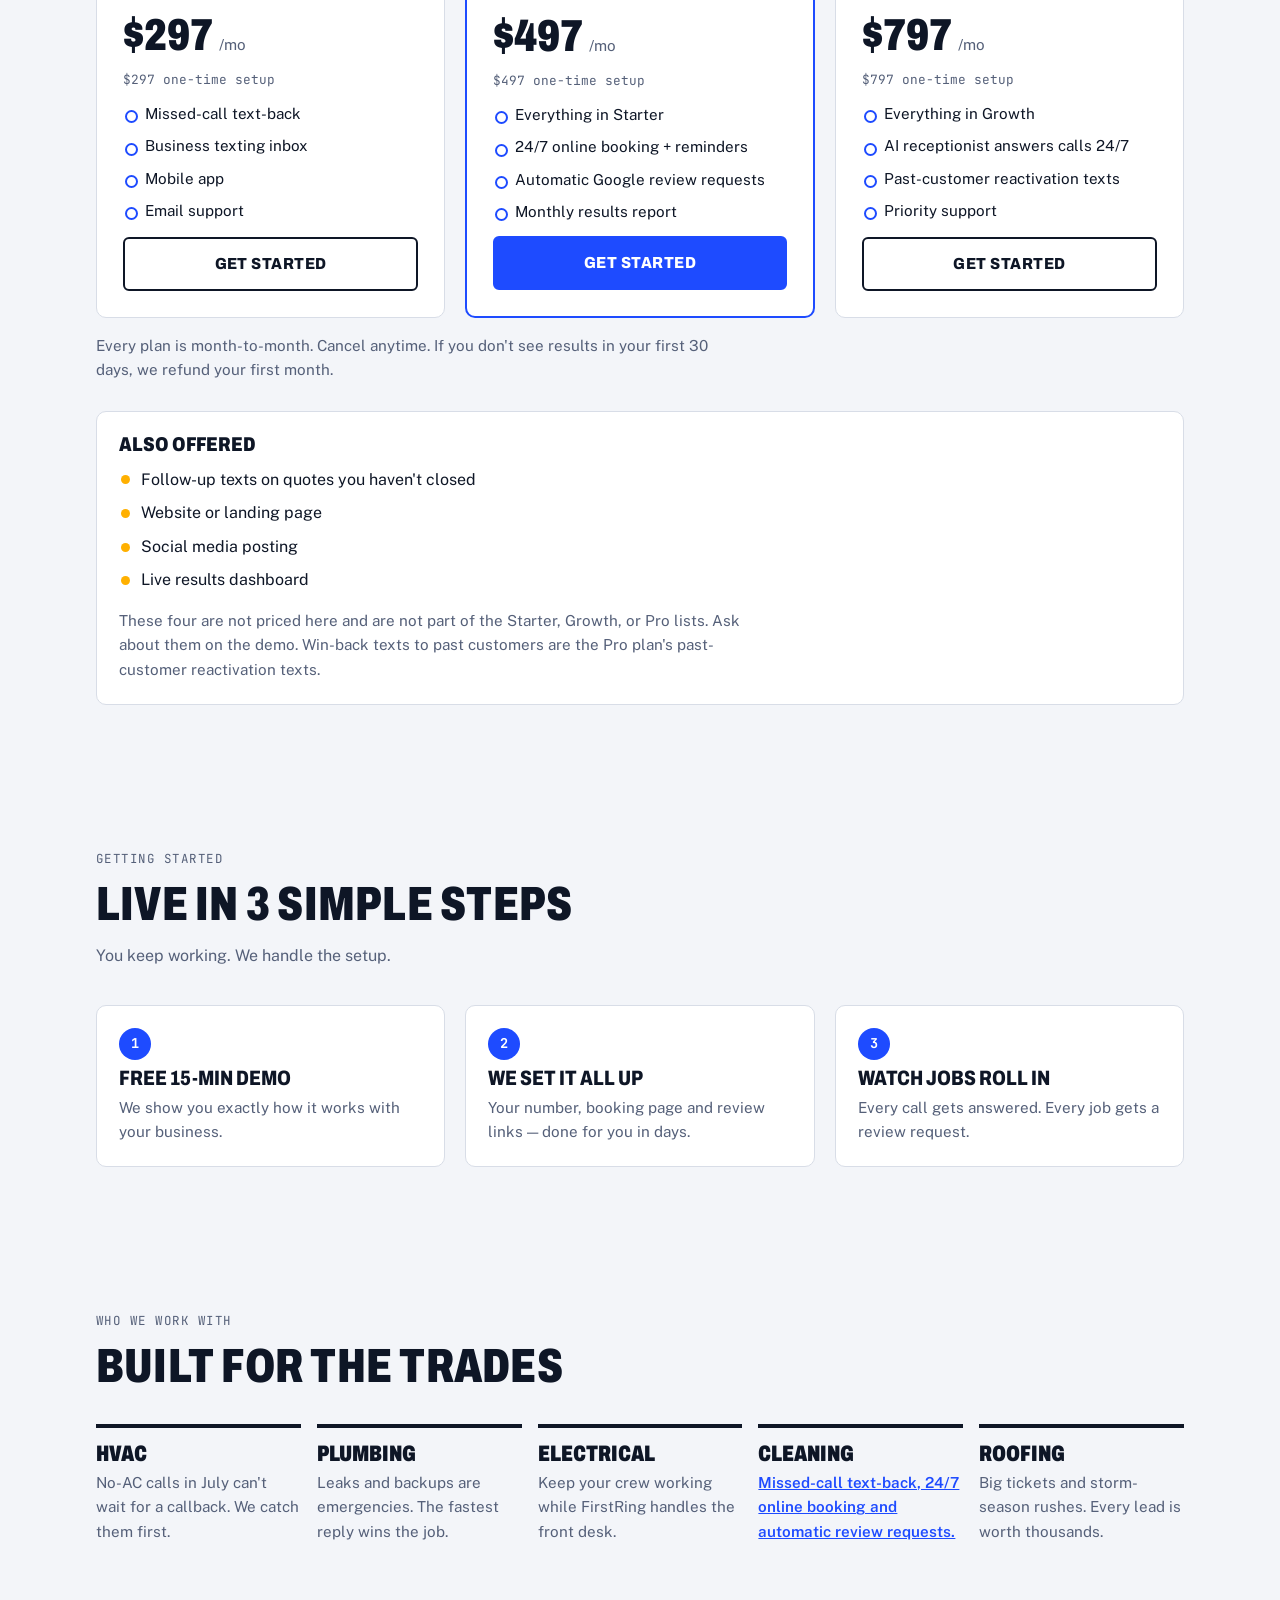
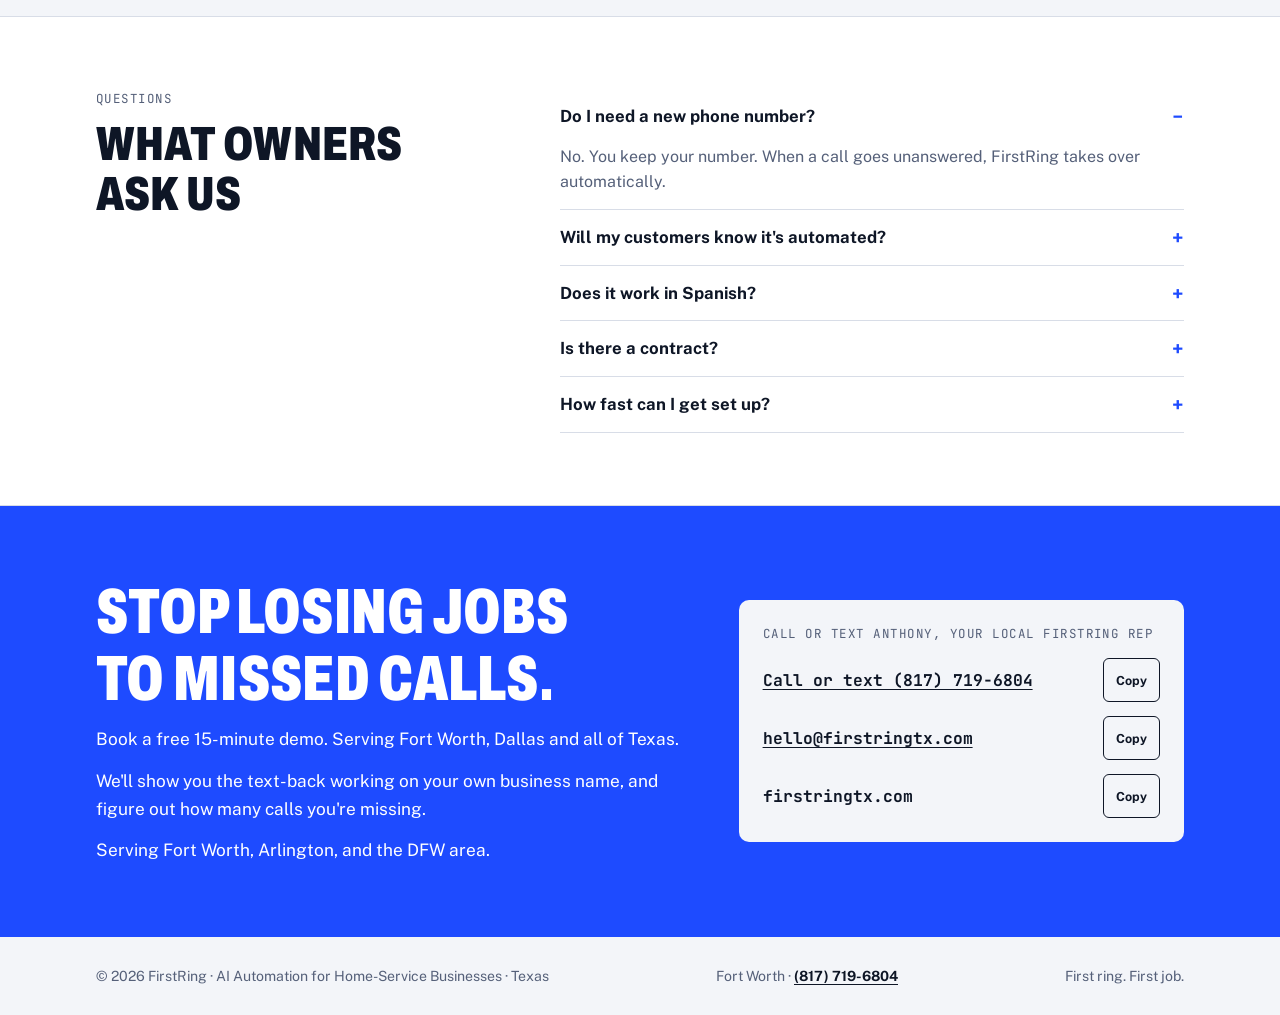
==== commit a6e3dcd1: "Merge the older FirstRing page into the cobalt and amber site. Keep the older copy, stats, Starter/G" ====
--- a/index.html
+++ b/index.html
@@ -2,16 +2,22 @@
 <html lang="en">
 <head>
 <meta charset="utf-8">
-<meta name="viewport" content="width=device-width, initial-scale=1">
-<meta name="description" content="FirstRing TX texts every missed caller back in 30 seconds and books the job. For HVAC, plumbing, roofing and electrical shops in Fort Worth and DFW. Call (817) 719-6804.">
+<meta name="viewport" content="width=device-width, initial-scale=1, viewport-fit=cover">
+<title>FirstRing | Never Miss Another Call — AI Automation for Home-Service Pros in Texas</title>
+<meta name="description" content="FirstRing helps HVAC, plumbing, electrical and cleaning businesses in Texas answer every lead: missed-call text-back, 24/7 online booking and automatic review requests. Also roofing in Fort Worth and DFW. Call (817) 719-6804.">
 <link rel="icon" type="image/png" href="favicon.png">
 <link rel="apple-touch-icon" href="apple-touch-icon.png">
-<title>FirstRing TX</title>
 <link rel="preconnect" href="https://fonts.googleapis.com">
 <link rel="preconnect" href="https://fonts.gstatic.com" crossorigin>
 <link rel="stylesheet" href="https://fonts.googleapis.com/css2?family=Archivo:wdth,wght@62..125,400..900&family=Public+Sans:wght@400;500;600;700&family=JetBrains+Mono:wght@500;700&display=swap">
+<script>
+try {
+  var savedTheme = localStorage.getItem('firstring-theme');
+  if (savedTheme === 'light' || savedTheme === 'dark') document.documentElement.setAttribute('data-theme', savedTheme);
+} catch (e) {}
+</script>
 <style>
-/* Layout: work-truck signage — bold condensed headlines, a live text-back demo as the hero, then calculator → steps → packages → contact. */
+/* Work-truck signage in the cobalt / amber palette. Old-site sections, plus the demo, calculator, and FAQ. */
 :root{
   --paper:#F3F5F9; --surface:#FFFFFF; --ink:#0E1626; --muted:#556079; --line:#D8DDE7;
   --cobalt:#1E4BFF; --cobalt-ink:#FFFFFF; --amber:#FFB000; --amber-ink:#3D2A00;
@@ -19,6 +25,7 @@
   --display:"Archivo","Arial Narrow",Arial,sans-serif;
   --body:"Public Sans",system-ui,-apple-system,"Segoe UI",sans-serif;
   --mono:"JetBrains Mono",ui-monospace,Menlo,Consolas,monospace;
+  color-scheme:light;
 }
 @media (prefers-color-scheme: dark){:root:not([data-theme="light"]){
   --paper:#0A101B; --surface:#121A2A; --ink:#EDF1F8; --muted:#9BA7BF; --line:#25314A;
@@ -28,46 +35,64 @@
   --paper:#0A101B; --surface:#121A2A; --ink:#EDF1F8; --muted:#9BA7BF; --line:#25314A;
   --cobalt:#7491FF; --cobalt-ink:#0A101B; --amber:#FFC23D; --amber-ink:#2B1D00;
   --bubble-in:#1C2638; --ok:#3CCB97; color-scheme:dark}
+:root[data-theme="light"]{color-scheme:light}
 
 *{box-sizing:border-box}
-body{margin:0}img{max-width:100%}
-body{background:var(--paper);color:var(--ink);font-family:var(--body);font-size:16px;line-height:1.6}
+html{scroll-behavior:smooth}
+body{margin:0;background:var(--paper);color:var(--ink);font-family:var(--body);font-size:16px;line-height:1.6;-webkit-text-size-adjust:100%}
+img{max-width:100%;height:auto}
 .wrap{max-width:1120px;margin:0 auto;padding-left:max(16px,env(safe-area-inset-left,0px));padding-right:max(16px,env(safe-area-inset-right,0px))}
-h1,h2,h3{font-family:var(--display);line-height:1.02;text-wrap:balance;margin:0}
-h2{font-size:clamp(2rem,4.5vw,3.2rem);font-weight:850;font-stretch:72%;text-transform:uppercase;letter-spacing:.005em}
+h1,h2,h3{font-family:var(--display);line-height:1.05;text-wrap:balance;margin:0;hyphens:manual}
+h2{font-size:clamp(1.85rem,4.2vw,3rem);font-weight:850;font-stretch:74%;text-transform:uppercase;letter-spacing:.005em}
 p{margin:0}
 a{color:inherit}
+ul,ol{margin:0;padding:0}
+.skip{position:absolute;left:12px;top:-48px;background:var(--amber);color:var(--amber-ink);font-weight:700;padding:10px 14px;border-radius:6px;z-index:20}
+.skip:focus{top:12px}
+.sr{position:absolute;width:1px;height:1px;padding:0;margin:-1px;overflow:hidden;clip:rect(0,0,0,0);white-space:nowrap;border:0}
 .eyebrow{font-family:var(--mono);font-size:.78rem;letter-spacing:.12em;text-transform:uppercase;color:var(--muted)}
 section{padding-block:72px}
-.btn{display:inline-flex;align-items:center;gap:8px;font-family:var(--display);font-weight:800;font-stretch:90%;text-transform:uppercase;letter-spacing:.03em;font-size:1rem;padding:14px 22px;border-radius:6px;border:2px solid var(--ink);text-decoration:none;cursor:pointer;background:transparent;color:var(--ink)}
+.btn{display:inline-flex;align-items:center;justify-content:center;gap:8px;min-height:44px;font-family:var(--display);font-weight:800;font-stretch:90%;text-transform:uppercase;letter-spacing:.03em;font-size:1rem;padding:12px 20px;border-radius:6px;border:2px solid var(--ink);text-decoration:none;cursor:pointer;background:transparent;color:var(--ink);text-align:center}
 .btn.primary{background:var(--cobalt);border-color:var(--cobalt);color:var(--cobalt-ink)}
-.btn:focus-visible,button:focus-visible,input:focus-visible{outline:3px solid var(--amber);outline-offset:2px}
-
-/* header */
-header{border-bottom:1px solid var(--line);background:var(--surface)}
-header .wrap{display:flex;align-items:center;justify-content:space-between;gap:16px;padding-block:14px;flex-wrap:wrap}
-.logo{display:flex;align-items:center;gap:10px;font-family:var(--display);font-weight:900;font-stretch:80%;font-size:1.55rem;text-transform:uppercase;letter-spacing:.01em;text-decoration:none}
+.btn:hover{background:var(--ink);border-color:var(--ink);color:var(--paper)}
+.btn.primary:hover{background:var(--ink);border-color:var(--ink);color:var(--paper)}
+:focus-visible{outline:3px solid var(--amber);outline-offset:2px}
+::selection{background:var(--amber);color:var(--amber-ink)}
+
+header{border-bottom:1px solid var(--line);background:var(--surface);position:relative;z-index:5}
+.bar{display:flex;align-items:center;gap:12px 18px;padding-block:12px;flex-wrap:wrap}
+.logo{display:flex;align-items:center;gap:10px;font-family:var(--display);font-weight:900;font-stretch:80%;font-size:1.45rem;text-transform:uppercase;letter-spacing:.01em;text-decoration:none;min-height:44px}
 .logo .mark{width:30px;height:30px;border-radius:50%;border:4px solid var(--cobalt);position:relative;flex:none}
 .logo .mark::after{content:"";position:absolute;inset:5px;border-radius:50%;background:var(--amber)}
 .logo small{font-family:var(--mono);font-size:.7rem;font-weight:700;background:var(--ink);color:var(--paper);padding:2px 6px;border-radius:3px;letter-spacing:.08em}
-nav{display:flex;gap:20px;flex-wrap:wrap}
-nav a{text-decoration:none;font-weight:600;font-size:.95rem;color:var(--muted)}
+nav{display:flex;gap:4px 16px;flex-wrap:wrap}
+nav a{text-decoration:none;font-weight:600;font-size:.95rem;color:var(--muted);padding:12px 2px;min-height:44px;display:inline-flex;align-items:center}
 nav a:hover{color:var(--ink)}
-
-/* hero */
-.hero .wrap{display:grid;grid-template-columns:1.15fr .85fr;gap:48px;align-items:center}
-.hero h1{font-size:clamp(3.2rem,9vw,6.6rem);font-weight:900;font-stretch:66%;text-transform:uppercase;letter-spacing:-.005em}
+.bar-actions{display:flex;gap:8px;align-items:center;margin-left:auto;flex-wrap:wrap}
+.theme-btn{min-height:44px;min-width:44px;border:1.5px solid var(--line);background:transparent;color:var(--ink);border-radius:6px;font:700 .78rem var(--mono);letter-spacing:.06em;text-transform:uppercase;padding:8px 12px;cursor:pointer}
+.theme-btn .when-dark{display:none}
+:root[data-theme="dark"] .theme-btn .when-light{display:none}
+:root[data-theme="dark"] .theme-btn .when-dark{display:inline}
+@media (prefers-color-scheme: dark){
+  :root:not([data-theme="light"]) .theme-btn .when-light{display:none}
+  :root:not([data-theme="light"]) .theme-btn .when-dark{display:inline}
+}
+.bar .btn{white-space:nowrap;max-width:100%}
+
+.hero .wrap{display:grid;grid-template-columns:minmax(0,1.15fr) minmax(0,.85fr);gap:48px;align-items:center}
+.hero h1{font-size:clamp(2.35rem,5.5vw,4.55rem);font-weight:900;font-stretch:70%;text-transform:uppercase;letter-spacing:0}
 .hero h1 .hl{color:var(--cobalt)}
-.hero .lede{font-size:1.2rem;max-width:34em;margin-top:22px;color:var(--ink)}
-.hero .ctas{display:flex;gap:12px;flex-wrap:wrap;margin-top:30px}
-.hero .trust{margin-top:26px;display:flex;gap:18px;flex-wrap:wrap;font-size:.92rem;color:var(--muted)}
-.hero .trust span::before{content:"✓ ";color:var(--ok);font-weight:700}
-
-.phone{background:var(--surface);border:1px solid var(--line);border-radius:28px;padding:18px 16px 20px;max-width:360px;width:100%;margin-left:auto;box-shadow:0 24px 60px -30px rgba(14,22,38,.45)}
+.hero .lede{font-size:1.15rem;max-width:38em;margin-top:18px}
+.hero .ctas{display:flex;gap:12px;flex-wrap:wrap;margin-top:26px}
+.trust{margin:22px 0 0;list-style:none;display:flex;gap:10px 18px;flex-wrap:wrap;font-size:.95rem;color:var(--muted)}
+.trust li{display:flex;align-items:center;gap:8px}
+.trust li::before{content:"";width:9px;height:9px;border-radius:50%;background:var(--ok);flex:none}
+
+.phone{background:var(--surface);border:1px solid var(--line);border-radius:28px;padding:18px 16px 20px;max-width:380px;width:100%;margin-left:auto;box-shadow:0 24px 60px -30px rgba(14,22,38,.45)}
 .phone-top{display:flex;justify-content:space-between;align-items:center;gap:8px;margin-bottom:12px}
 .phone-top b{font-size:.95rem}
 .lang{display:inline-flex;border:1px solid var(--line);border-radius:999px;overflow:hidden}
-.lang button{border:0;background:transparent;color:var(--muted);font:600 .78rem var(--body);padding:5px 10px;cursor:pointer}
+.lang button{border:0;background:transparent;color:var(--muted);font:600 .78rem var(--body);min-height:44px;min-width:44px;padding:8px 12px;cursor:pointer}
 .lang button[aria-pressed="true"]{background:var(--ink);color:var(--paper)}
 .thread{display:flex;flex-direction:column;gap:8px;min-height:330px}
 .sys{font-family:var(--mono);font-size:.72rem;color:var(--muted);text-align:center;padding:4px 0}
@@ -80,135 +105,190 @@
 .reveal.pre{opacity:0;transform:translateY(6px)}
 .phone-foot{display:flex;justify-content:space-between;align-items:center;margin-top:12px;gap:8px}
 .phone-foot small{color:var(--muted);font-size:.75rem}
-.linkbtn{background:none;border:0;color:var(--cobalt);font:700 .82rem var(--body);cursor:pointer;padding:4px 0}
-
-/* stats */
-.stats{background:var(--ink);color:var(--paper);padding-block:40px}
-.stats .wrap{display:grid;grid-template-columns:repeat(3,1fr);gap:28px}
-.stat b{display:block;font-family:var(--display);font-stretch:70%;font-weight:900;font-size:clamp(2.4rem,5vw,3.4rem);line-height:1;color:var(--amber)}
-.stat p{margin-top:8px;font-size:.98rem;opacity:.9;max-width:28ch}
-
-/* calculator */
-.calc .wrap{display:grid;grid-template-columns:1fr 1fr;gap:48px;align-items:start}
-.calc .intro p{margin-top:16px;color:var(--muted);max-width:40ch}
+.linkbtn{background:none;border:0;color:var(--cobalt);font:700 .82rem var(--body);cursor:pointer;min-height:44px;padding:8px 0}
+
+.problem{background:#0E1626;color:#F3F5F9;border-top:4px solid #FFB000}
+.problem h2{color:#F3F5F9}
+.problem .stat b{color:#FFB000}
+.problem .lead{color:#D5DCEA;max-width:42em;margin-top:14px}
+.statgrid{display:grid;grid-template-columns:repeat(3,minmax(0,1fr));gap:28px;margin-top:36px}
+.stat b{display:block;font-family:var(--display);font-stretch:70%;font-weight:900;font-size:clamp(2.4rem,5vw,3.4rem);line-height:1;color:#FFB000}
+.stat p{margin-top:8px;font-size:1rem;color:#D5DCEA;max-width:28ch}
+
+.calc .wrap{display:grid;grid-template-columns:minmax(0,1fr) minmax(0,1fr);gap:48px;align-items:start}
+.calc .intro p{margin-top:16px;color:var(--muted);max-width:42em}
 .calc-box{background:var(--surface);border:1px solid var(--line);border-radius:10px;padding:26px;display:grid;gap:18px}
 .field{display:grid;gap:6px}
-.field label{font-weight:600;font-size:.92rem;display:flex;justify-content:space-between;gap:8px}
+.field label{font-weight:600;font-size:.95rem;display:flex;justify-content:space-between;gap:8px;flex-wrap:wrap}
 .field output{font-family:var(--mono);font-weight:700;color:var(--cobalt)}
-input[type=range]{width:100%;accent-color:var(--cobalt)}
+input[type=range]{width:100%;height:32px;accent-color:var(--cobalt);margin:0}
 .result{border-top:2px dashed var(--line);padding-top:18px}
-.result .big{font-family:var(--display);font-weight:900;font-stretch:70%;font-size:clamp(2.6rem,6vw,3.8rem);line-height:1;color:var(--ink);font-variant-numeric:tabular-nums}
-.result .sub{color:var(--muted);font-size:.92rem;margin-top:6px}
+.result .big{font-family:var(--display);font-weight:900;font-stretch:70%;font-size:clamp(2.2rem,6vw,3.6rem);line-height:1;font-variant-numeric:tabular-nums}
+.result .sub{color:var(--muted);font-size:.95rem;margin-top:6px}
 .result .year{font-family:var(--mono);font-weight:700}
-
-/* steps */
-.steps{background:var(--surface);border-block:1px solid var(--line)}
-.steps ol{list-style:none;padding:0;margin:40px 0 0;display:grid;grid-template-columns:repeat(4,1fr);gap:24px;counter-reset:s}
-.steps li{counter-increment:s;display:grid;gap:8px;align-content:start}
-.steps li::before{content:counter(s);font-family:var(--mono);font-weight:700;font-size:.85rem;width:32px;height:32px;border-radius:50%;display:grid;place-items:center;background:var(--cobalt);color:var(--cobalt-ink)}
-.steps h3{font-size:1.35rem;font-weight:800;font-stretch:80%;text-transform:uppercase}
-.steps li p{color:var(--muted);font-size:.95rem}
+.formula{color:var(--muted);font-size:.85rem;margin-top:8px}
+
+.services .lead,.flow .lead,.pricing .lead,.setup .lead,.trades .lead{color:var(--muted);max-width:42em;margin-top:14px}
+.speed{margin-top:18px;font-size:1.05rem}
+.speed b{font-family:var(--display);font-stretch:72%;font-weight:900;font-size:1.8rem;color:var(--cobalt);letter-spacing:0}
+.svc-grid,.trade-grid{display:grid;gap:16px;margin-top:32px}
+.svc-grid{grid-template-columns:repeat(3,minmax(0,1fr))}
+.card{background:var(--surface);border:1px solid var(--line);border-top:4px solid var(--cobalt);border-radius:10px;padding:22px;min-width:0}
+.card h3{font-size:1.35rem;font-weight:850;font-stretch:78%;text-transform:uppercase;margin-bottom:8px}
+.card p{color:var(--muted)}
+.card p + p{margin-top:8px}
+
+.steps ol{list-style:none;margin:36px 0 0;display:grid;gap:20px}
+.flow ol{grid-template-columns:repeat(4,minmax(0,1fr))}
+.setup ol{grid-template-columns:repeat(3,minmax(0,1fr))}
+.steps li{min-width:0}
+.steps li .n{font-family:var(--mono);font-weight:700;font-size:.85rem;width:32px;height:32px;border-radius:50%;display:grid;place-items:center;background:var(--cobalt);color:var(--cobalt-ink);margin-bottom:8px}
+.steps h3{font-size:1.3rem;font-weight:800;font-stretch:80%;text-transform:uppercase;margin-top:6px}
+.steps li p{color:var(--muted);font-size:.95rem;margin-top:6px}
 .steps .time{font-family:var(--mono);font-size:.78rem;color:var(--ink);font-weight:700}
-
-/* packages */
+.setup li{background:var(--surface);border:1px solid var(--line);border-radius:10px;padding:22px}
+
 .pk-head{display:flex;justify-content:space-between;align-items:end;gap:24px;flex-wrap:wrap}
-.founding{background:var(--amber);color:var(--amber-ink);border-radius:8px;padding:12px 16px;font-weight:600;max-width:420px;font-size:.95rem}
+.founding{background:var(--amber);color:var(--amber-ink);border-radius:8px;padding:12px 16px;font-weight:600;max-width:440px;font-size:.95rem}
 .founding b{font-family:var(--display);font-stretch:85%;text-transform:uppercase;font-weight:900;letter-spacing:.02em}
-.plans{display:grid;grid-template-columns:repeat(3,1fr);gap:20px;margin-top:36px;align-items:stretch}
-.plan{background:var(--surface);border:1px solid var(--line);border-radius:10px;padding:26px;display:flex;flex-direction:column;gap:14px;min-width:0}
-.plan.pop{border:2px solid var(--cobalt);position:relative}
-.plan.pop .tag{position:absolute;top:-12px;left:22px;background:var(--cobalt);color:var(--cobalt-ink);font-family:var(--mono);font-size:.7rem;font-weight:700;letter-spacing:.1em;text-transform:uppercase;padding:3px 10px;border-radius:4px}
+.plans{display:grid;grid-template-columns:repeat(3,minmax(0,1fr));gap:20px;margin-top:36px;align-items:stretch}
+.plan{background:var(--surface);border:1px solid var(--line);border-radius:10px;padding:26px;display:flex;flex-direction:column;gap:12px;min-width:0;position:relative}
+.plan.pop{border:2px solid var(--cobalt)}
+.plan.pop .tag{position:absolute;top:-12px;left:22px;background:var(--cobalt);color:var(--cobalt-ink);font-family:var(--mono);font-size:.7rem;font-weight:700;letter-spacing:.08em;padding:4px 10px;border-radius:4px}
 .plan h3{font-size:1.7rem;font-weight:900;font-stretch:72%;text-transform:uppercase}
-.plan .for{color:var(--muted);font-size:.92rem}
 .price{display:flex;align-items:baseline;gap:6px;font-variant-numeric:tabular-nums}
 .price b{font-family:var(--display);font-weight:900;font-stretch:75%;font-size:2.8rem;line-height:1}
-.price span{color:var(--muted);font-size:.9rem}
-.setup{font-family:var(--mono);font-size:.8rem;color:var(--muted)}
-.plan ul{list-style:none;padding:0;margin:0;display:grid;gap:8px;font-size:.94rem}
+.price span{color:var(--muted);font-size:.95rem}
+.setup-fee{font-family:var(--mono);font-size:.8rem;color:var(--muted)}
+.plan ul{list-style:none;display:grid;gap:8px;font-size:.95rem}
 .plan li{padding-left:22px;position:relative}
 .plan li::before{content:"";position:absolute;left:2px;top:.55em;width:9px;height:9px;border-radius:50%;border:2.5px solid var(--cobalt)}
-.plan li.plus{font-weight:700}
-.plan li.plus::before{border-color:var(--amber);background:var(--amber)}
-.plans-note{margin-top:20px;color:var(--muted);font-size:.92rem}
-
-/* trades */
-.trades .grid{display:grid;grid-template-columns:repeat(4,1fr);gap:16px;margin-top:32px}
-.trade{border-top:4px solid var(--ink);padding-top:14px;display:grid;gap:6px}
-.trade h3{font-size:1.5rem;font-weight:900;font-stretch:72%;text-transform:uppercase}
-.trade p{color:var(--muted);font-size:.93rem}
-
-/* faq */
+.plan .btn{margin-top:auto;width:100%}
+.plans-note,.also p{margin-top:16px;color:var(--muted);font-size:.95rem;max-width:70ch}
+.also{margin-top:28px;background:var(--surface);border:1px solid var(--line);border-radius:10px;padding:22px}
+.also h3{font-size:1.25rem;font-weight:850;font-stretch:80%;text-transform:uppercase}
+.also ul{list-style:none;display:grid;gap:8px;margin-top:12px}
+.also li{padding-left:22px;position:relative}
+.also li::before{content:"";position:absolute;left:2px;top:.55em;width:9px;height:9px;border-radius:50%;background:var(--amber)}
+
+.trade-grid{grid-template-columns:repeat(auto-fit,minmax(180px,1fr))}
+.trade{border-top:4px solid var(--ink);padding-top:14px;min-width:0}
+.trade h3{font-size:1.4rem;font-weight:900;font-stretch:72%;text-transform:uppercase}
+.trade p{color:var(--muted);font-size:.95rem;margin-top:6px}
+.trade a{color:var(--cobalt);font-weight:600}
+
 .faq{background:var(--surface);border-block:1px solid var(--line)}
-.faq .wrap{display:grid;grid-template-columns:.8fr 1.2fr;gap:48px}
-details{border-bottom:1px solid var(--line);padding-block:16px}
-summary{cursor:pointer;font-weight:700;font-size:1.05rem;list-style:none;display:flex;justify-content:space-between;gap:12px}
-summary::after{content:"+";font-family:var(--mono);color:var(--cobalt);font-size:1.2rem}
+.faq .wrap{display:grid;grid-template-columns:minmax(0,.8fr) minmax(0,1.2fr);gap:48px}
+details{border-bottom:1px solid var(--line)}
+summary{cursor:pointer;font-weight:700;font-size:1.05rem;list-style:none;display:flex;justify-content:space-between;align-items:center;gap:12px;min-height:44px;padding-block:12px}
+summary::-webkit-details-marker{display:none}
+summary::after{content:"+";font-family:var(--mono);color:var(--cobalt);font-size:1.2rem;flex:none}
 details[open] summary::after{content:"–"}
-details p{margin-top:10px;color:var(--muted);max-width:60ch}
-
-/* contact */
+details p{margin:0 0 14px;color:var(--muted);max-width:65ch}
+
 .contact{background:var(--cobalt);color:var(--cobalt-ink)}
-.contact .wrap{display:grid;grid-template-columns:1.2fr .8fr;gap:40px;align-items:center}
-.contact h2{font-size:clamp(2.4rem,6vw,4.4rem);font-stretch:66%}
-.contact p{margin-top:14px;font-size:1.1rem;max-width:36em}
-.card{background:var(--paper);color:var(--ink);border-radius:10px;padding:24px;display:grid;gap:12px}
-.card .row{display:flex;justify-content:space-between;gap:12px;align-items:center;flex-wrap:wrap}
-.card .val{font-family:var(--mono);font-weight:700;font-size:1.05rem;user-select:all}
-.copy{border:1.5px solid var(--ink);background:transparent;color:var(--ink);border-radius:6px;font:700 .78rem var(--body);padding:6px 10px;cursor:pointer}
-footer{padding-block:28px;color:var(--muted);font-size:.85rem}
-footer .wrap{display:flex;justify-content:space-between;gap:12px;flex-wrap:wrap}
-
+.contact h2{font-size:clamp(2.2rem,5.5vw,4rem);font-stretch:68%}
+.contact .wrap{display:grid;grid-template-columns:minmax(0,1.15fr) minmax(0,.85fr);gap:40px;align-items:center}
+.contact .copy-block p{margin-top:14px;font-size:1.08rem;max-width:38em}
+.panel{background:var(--paper);color:var(--ink);border-radius:10px;padding:24px;display:grid;gap:14px}
+.panel .row{display:flex;justify-content:space-between;gap:12px;align-items:center;flex-wrap:wrap}
+.panel .val{font-family:var(--mono);font-weight:700;font-size:1.02rem;min-height:44px;display:inline-flex;align-items:center;min-width:0;flex:1;overflow-wrap:anywhere}
+.panel a.val{text-decoration:underline;text-underline-offset:3px}
+.copy{border:1.5px solid var(--ink);background:transparent;color:var(--ink);border-radius:6px;font:700 .78rem var(--body);min-height:44px;padding:8px 12px;cursor:pointer}
+.panel .where{color:var(--muted);font-size:.95rem}
+
+footer{padding-block:28px;color:var(--muted);font-size:.88rem}
+footer .wrap{display:flex;justify-content:space-between;gap:12px 20px;flex-wrap:wrap}
+footer a{color:var(--ink);font-weight:700;text-decoration:underline;text-underline-offset:3px}
+
+main:focus{outline:none}
+section{scroll-margin-top:16px}
+@media (max-width:1080px){
+  nav{order:3;flex-basis:100%}
+}
+@media (max-width:1000px){
+  .flow ol{grid-template-columns:1fr 1fr}
+}
 @media (max-width:900px){
   .hero .wrap,.calc .wrap,.faq .wrap,.contact .wrap{grid-template-columns:1fr}
-  .phone{margin:0 auto}
-  .plans{grid-template-columns:1fr}
-  .steps ol,.trades .grid{grid-template-columns:1fr 1fr}
+  .phone{margin-inline:auto}
+  .svc-grid,.setup ol,.plans,.statgrid{grid-template-columns:1fr}
+  section{padding-block:56px}
+}
+@media (max-width:640px){
+  .flow ol{grid-template-columns:1fr}
 }
 @media (max-width:560px){
-  .stats .wrap,.steps ol,.trades .grid{grid-template-columns:1fr}
-  nav{display:none}
-  section{padding-block:52px}
-}
-@media (prefers-reduced-motion:reduce){.reveal{transition:none}}
+  .hero .ctas .btn{width:100%}
+  .bar{display:grid;grid-template-columns:minmax(0,1fr) auto;align-items:center;column-gap:12px;row-gap:10px}
+  .bar-actions{display:contents}
+  .logo{grid-column:1;grid-row:1}
+  .theme-btn{grid-column:2;grid-row:1;width:auto}
+  .bar .btn{grid-column:1 / -1;grid-row:2;width:100%}
+  nav{order:0;flex-basis:auto;grid-column:1 / -1;grid-row:3}
+  .statgrid{gap:22px}
+}
+@media (prefers-reduced-motion:reduce){
+  html{scroll-behavior:auto}
+  .reveal{transition:none}
+}
 </style>
 </head>
 <body>
-
+<a class="skip" href="#content">Skip to content</a>
 <header>
-  <div class="wrap">
+  <div class="wrap bar">
     <a class="logo" href="#top"><span class="mark" aria-hidden="true"></span>FirstRing <small>TX</small></a>
     <nav aria-label="Main">
+      <a href="#services">What we do</a>
       <a href="#how">How it works</a>
-      <a href="#calc">Lost-job calculator</a>
+      <a href="#calc">Calculator</a>
       <a href="#pricing">Pricing</a>
       <a href="#faq">Questions</a>
     </nav>
+    <div class="bar-actions">
+      <button type="button" class="theme-btn" id="theme-toggle" aria-pressed="false"><span class="sr">Theme:</span><span class="when-light">Dark</span><span class="when-dark">Light</span></button>
+      <a class="btn primary" href="#contact">Book a Free Demo</a>
+    </div>
   </div>
 </header>
 
-<main id="top">
-  <section class="hero">
+<main id="content" tabindex="-1">
+  <section class="hero" id="top">
     <div class="wrap">
       <div>
-        <div class="eyebrow">For HVAC · Plumbing · Roofing · Electrical — Fort Worth &amp; DFW</div>
-        <h1 style="margin-top:14px">First ring.<br><span class="hl">First job.</span></h1>
-        <p class="lede">When you're under a house or on a roof, your phone keeps ringing. FirstRing texts every missed caller back in 30 seconds, answers your line 24/7 in English and Spanish, and books the job on your calendar before they call the next company.</p>
+        <p class="eyebrow">For HVAC · Plumbing · Electrical · Cleaning · Roofing — Fort Worth, DFW and Texas</p>
+        <h1 style="margin-top:14px">Every missed call is a job going to your <span class="hl">competitor.</span></h1>
+        <p class="lede">FirstRing answers every lead instantly — texting back missed calls, booking jobs 24/7 and getting you 5-star reviews on autopilot. Set up in days. No contracts.</p>
         <div class="ctas">
-          <a class="btn primary" href="tel:+18177196804">Call (817) 719-6804</a>
-          <a class="btn" href="#calc">See what missed calls cost you</a>
-        </div>
-        <div class="trust"><span>No contracts</span><span>Keep your phone number</span><span>30-day money-back guarantee</span></div>
-      </div>
-
-      <div class="phone" aria-label="Example of a missed-call text-back">
+          <a class="btn primary" href="#contact">Get a Free Demo</a>
+          <a class="btn" href="#pricing">See Pricing</a>
+          <a class="btn" href="tel:+18177196804">Call or text (817) 719-6804</a>
+        </div>
+        <ul class="trust">
+          <li>No contracts</li>
+          <li>Keep your phone number</li>
+          <li>30-day money-back guarantee</li>
+        </ul>
+      </div>
+
+      <div class="phone" role="region" aria-label="Example of a missed-call text-back">
         <div class="phone-top">
           <b>Rivera Air &amp; Heat <span class="eyebrow" style="font-size:.65rem">· example</span></b>
-          <div class="lang" role="group" aria-label="Language">
+          <div class="lang" role="group" aria-label="Example language">
             <button type="button" id="lang-en" aria-pressed="true">EN</button>
             <button type="button" id="lang-es" aria-pressed="false">ES</button>
           </div>
         </div>
-        <div class="thread" id="thread" aria-live="polite"></div>
+        <div class="thread" id="thread" lang="en" aria-live="polite">
+          <div class="sys missed">Missed call · new customer · 2:14 PM</div>
+          <div class="sys">2:14 PM · 30 seconds later</div>
+          <div class="msg out">Hi, this is Rivera Air &amp; Heat! Sorry we missed you, our techs are on a job. What can we help with?</div>
+          <div class="msg in">My AC stopped blowing cold. Can someone come today?</div>
+          <div class="msg out">Yes! We have 4–6 PM open today. Tap here to lock it in: rivera-air.com/book</div>
+          <div class="msg in">Booked. Thank you!</div>
+          <div class="booked">✓ Job booked · Today 4–6 PM</div>
+        </div>
         <div class="phone-foot">
           <small id="foot-note">The owner never touched his phone.</small>
           <button type="button" class="linkbtn" id="replay">Replay ↻</button>
@@ -217,121 +297,170 @@
     </div>
   </section>
 
-  <div class="stats">
-    <div class="wrap">
-      <div class="stat"><b>1 in 4</b><p>calls to home-service businesses go unanswered.</p></div>
-      <div class="stat"><b>Most</b><p>callers who hit voicemail never call back. They call the next company on Google.</p></div>
-      <div class="stat"><b>30 sec</b><p>is how fast FirstRing texts them back, day or night.</p></div>
-    </div>
-  </div>
+  <section class="problem" id="problem">
+    <div class="wrap">
+      <h2>The problem is simple</h2>
+      <p class="lead">You're on a roof, under a sink or in an attic. The phone rings. You can't answer. That customer calls the next company on Google.</p>
+      <div class="statgrid">
+        <div class="stat"><b>62%</b><p>of calls to small businesses go unanswered</p></div>
+        <div class="stat"><b>85%</b><p>of callers who don't reach you won't call back</p></div>
+        <div class="stat"><b>5 min</b><p>is how fast you need to respond before a lead goes cold</p></div>
+      </div>
+    </div>
+  </section>
 
   <section class="calc" id="calc">
     <div class="wrap">
       <div class="intro">
-        <div class="eyebrow">Lost-job calculator</div>
-        <h2 style="margin-top:10px">How much are missed calls costing you?</h2>
+        <p class="eyebrow">Lost-job calculator</p>
+        <h2 style="margin-top:10px" id="calc-title">How much are missed calls costing you?</h2>
         <p>Move the sliders to match your shop. Most owners are surprised by the number. One saved job a month usually pays for FirstRing several times over.</p>
       </div>
       <div class="calc-box">
         <div class="field">
-          <label for="c-calls">Missed calls per week <output id="o-calls">10</output></label>
+          <label for="c-calls">Missed calls per week <output id="o-calls" for="c-calls">10</output></label>
           <input type="range" id="c-calls" min="1" max="50" value="10">
         </div>
         <div class="field">
-          <label for="c-ticket">Average job value <output id="o-ticket">$450</output></label>
+          <label for="c-ticket">Average job value <output id="o-ticket" for="c-ticket">$450</output></label>
           <input type="range" id="c-ticket" min="100" max="5000" step="50" value="450">
         </div>
         <div class="field">
-          <label for="c-close">How many callers become jobs <output id="o-close">40%</output></label>
+          <label for="c-close">How many callers become jobs <output id="o-close" for="c-close">40%</output></label>
           <input type="range" id="c-close" min="10" max="90" step="5" value="40">
         </div>
-        <div class="result">
-          <div class="eyebrow">Revenue walking out the door</div>
+        <div class="result" aria-live="polite" aria-atomic="true">
+          <p class="eyebrow">Revenue walking out the door</p>
           <div class="big" id="r-month">$7,794</div>
-          <div class="sub">per month · <span class="year" id="r-year">$93,528</span> per year</div>
-        </div>
-      </div>
-    </div>
-  </section>
-
-  <section class="steps" id="how">
-    <div class="wrap">
-      <div class="eyebrow">How it works</div>
+          <p class="sub">per month · <span class="year" id="r-year">$93,528</span> per year</p>
+          <p class="formula" id="calc-formula">Estimate only: missed calls per week × 4.33 weeks × average job value × close rate. Not a measured result for your shop.</p>
+        </div>
+      </div>
+    </div>
+  </section>
+
+  <section class="services" id="services">
+    <div class="wrap">
+      <p class="eyebrow">What we do</p>
+      <h2 style="margin-top:10px">What FirstRing does for you</h2>
+      <p class="lead">Three automations that turn missed calls into booked jobs and booked jobs into reviews.</p>
+      <p class="speed"><b>30 sec</b> is how fast FirstRing texts them back, day or night.</p>
+      <div class="svc-grid">
+        <article class="card">
+          <h3>Missed-Call Text-Back</h3>
+          <p>Miss a call? The customer gets a text from your business number in seconds: "Sorry we missed you — how can we help?" The lead stays yours.</p>
+        </article>
+        <article class="card">
+          <h3>24/7 Online Booking</h3>
+          <p>Customers book themselves from your website, Google profile or text — even at 11pm. Automatic reminders cut no-shows.</p>
+        </article>
+        <article class="card">
+          <h3>Automatic Review Requests</h3>
+          <p>After every job, happy customers get a quick link to leave a Google review. More reviews = higher ranking = more calls.</p>
+        </article>
+      </div>
+    </div>
+  </section>
+
+  <section class="steps flow" id="how">
+    <div class="wrap">
+      <p class="eyebrow">How it works</p>
       <h2 style="margin-top:10px">From missed call to booked job</h2>
       <ol>
-        <li><span class="time">0:00</span><h3>Phone rings</h3><p>You're on a job and can't pick up. Your number stays the same.</p></li>
-        <li><span class="time">0:30</span><h3>We text back</h3><p>The caller gets a friendly text from your business, in English or Spanish.</p></li>
-        <li><span class="time">2:00</span><h3>Job booked</h3><p>They pick a time from your calendar. You get a text with the details.</p></li>
-        <li><span class="time">After the job</span><h3>Review asked</h3><p>Happy customers get a link to leave you a Google review.</p></li>
+        <li><span class="time">0:00</span><div class="n" aria-hidden="true">1</div><h3>Phone rings</h3><p>You're on a job and can't pick up. Your number stays the same.</p></li>
+        <li><span class="time">0:30</span><div class="n" aria-hidden="true">2</div><h3>We text back</h3><p>The caller gets a friendly text from your business, in English or Spanish.</p></li>
+        <li><span class="time">2:00</span><div class="n" aria-hidden="true">3</div><h3>Job booked</h3><p>They pick a time from your calendar. You get a text with the details.</p></li>
+        <li><span class="time">After the job</span><div class="n" aria-hidden="true">4</div><h3>Review asked</h3><p>Happy customers get a link to leave you a Google review.</p></li>
       </ol>
     </div>
   </section>
 
-  <section id="pricing">
+  <section class="pricing" id="pricing">
     <div class="wrap">
       <div class="pk-head">
         <div>
-          <div class="eyebrow">Pricing</div>
-          <h2 style="margin-top:10px">Pick your crew</h2>
-        </div>
-        <div class="founding"><b>Founding client deal:</b> our first 10 Fort Worth clients get <b>half off setup</b> in exchange for a short video testimonial.</div>
-      </div>
-
+          <p class="eyebrow">Pricing</p>
+          <h2 style="margin-top:10px">Simple pricing. No contracts.</h2>
+          <p class="lead">Pays for itself with one extra job a month.</p>
+        </div>
+        <p class="founding"><b>Founding client deal:</b> our first 10 Fort Worth clients get <b>half off setup</b> in exchange for a short video testimonial.</p>
+      </div>
       <div class="plans">
         <article class="plan">
-          <h3>Never Miss</h3>
-          <p class="for">For solo operators who just need to stop losing calls.</p>
-          <div class="price"><b>$197</b><span>/month</span></div>
-          <div class="setup">$297 one-time setup</div>
+          <h3>Starter</h3>
+          <div class="price"><b>$297</b><span>/mo</span></div>
+          <p class="setup-fee">$297 one-time setup</p>
           <ul>
-            <li>Missed-call text-back in 30 seconds</li>
-            <li>Online booking link</li>
+            <li>Missed-call text-back</li>
+            <li>Business texting inbox</li>
+            <li>Mobile app</li>
+            <li>Email support</li>
+          </ul>
+          <a class="btn" href="#contact">Get Started</a>
+        </article>
+        <article class="plan pop">
+          <span class="tag">MOST POPULAR</span>
+          <h3>Growth</h3>
+          <div class="price"><b>$497</b><span>/mo</span></div>
+          <p class="setup-fee">$497 one-time setup</p>
+          <ul>
+            <li>Everything in Starter</li>
+            <li>24/7 online booking + reminders</li>
             <li>Automatic Google review requests</li>
+            <li>Monthly results report</li>
           </ul>
+          <a class="btn primary" href="#contact">Get Started</a>
         </article>
-
-        <article class="plan pop">
-          <span class="tag">Most popular</span>
-          <h3>Booked Solid</h3>
-          <p class="for">For busy shops that want every call answered and booked.</p>
-          <div class="price"><b>$397</b><span>/month</span></div>
-          <div class="setup">$497 one-time setup</div>
+        <article class="plan">
+          <h3>Pro</h3>
+          <div class="price"><b>$797</b><span>/mo</span></div>
+          <p class="setup-fee">$797 one-time setup</p>
           <ul>
-            <li>Everything in Never Miss</li>
-            <li class="plus">AI receptionist answers 24/7, English &amp; Spanish</li>
-            <li class="plus">Books jobs straight onto your calendar</li>
-            <li class="plus">Follow-up texts on quotes you haven't closed</li>
-            <li class="plus">Monthly results report</li>
+            <li>Everything in Growth</li>
+            <li>AI receptionist answers calls 24/7</li>
+            <li>Past-customer reactivation texts</li>
+            <li>Priority support</li>
           </ul>
+          <a class="btn" href="#contact">Get Started</a>
         </article>
-
-        <article class="plan">
-          <h3>Full Crew</h3>
-          <p class="for">For owners who want the phones and the marketing handled.</p>
-          <div class="price"><b>$697</b><span>/month</span></div>
-          <div class="setup">$997 one-time setup</div>
-          <ul>
-            <li>Everything in Booked Solid</li>
-            <li class="plus">Website or landing page</li>
-            <li class="plus">Social media posting</li>
-            <li class="plus">Win-back texts to past customers</li>
-            <li class="plus">Live results dashboard</li>
-          </ul>
-        </article>
       </div>
       <p class="plans-note">Every plan is month-to-month. Cancel anytime. If you don't see results in your first 30 days, we refund your first month.</p>
-    </div>
-  </section>
-
-  <section class="trades">
-    <div class="wrap">
-      <div class="eyebrow">Who we work with</div>
+      <aside class="also">
+        <h3>Also offered</h3>
+        <ul>
+          <li>Follow-up texts on quotes you haven't closed</li>
+          <li>Website or landing page</li>
+          <li>Social media posting</li>
+          <li>Live results dashboard</li>
+        </ul>
+        <p>These four are not priced here and are not part of the Starter, Growth, or Pro lists. Ask about them on the demo. Win-back texts to past customers are the Pro plan's past-customer reactivation texts.</p>
+      </aside>
+    </div>
+  </section>
+
+  <section class="steps setup" id="setup">
+    <div class="wrap">
+      <p class="eyebrow">Getting started</p>
+      <h2 style="margin-top:10px">Live in 3 simple steps</h2>
+      <p class="lead">You keep working. We handle the setup.</p>
+      <ol>
+        <li><div class="n" aria-hidden="true">1</div><h3>Free 15-min demo</h3><p>We show you exactly how it works with your business.</p></li>
+        <li><div class="n" aria-hidden="true">2</div><h3>We set it all up</h3><p>Your number, booking page and review links — done for you in days.</p></li>
+        <li><div class="n" aria-hidden="true">3</div><h3>Watch jobs roll in</h3><p>Every call gets answered. Every job gets a review request.</p></li>
+      </ol>
+    </div>
+  </section>
+
+  <section class="trades" id="trades">
+    <div class="wrap">
+      <p class="eyebrow">Who we work with</p>
       <h2 style="margin-top:10px">Built for the trades</h2>
-      <div class="grid">
-        <div class="trade"><h3>HVAC</h3><p>No-AC calls in July can't wait for a callback. We catch them first.</p></div>
-        <div class="trade"><h3>Plumbing</h3><p>Leaks and backups are emergencies. The fastest reply wins the job.</p></div>
-        <div class="trade"><h3>Roofing</h3><p>Big tickets and storm-season rushes. Every lead is worth thousands.</p></div>
-        <div class="trade"><h3>Electrical</h3><p>Keep your crew working while FirstRing handles the front desk.</p></div>
+      <div class="trade-grid">
+        <article class="trade"><h3>HVAC</h3><p>No-AC calls in July can't wait for a callback. We catch them first.</p></article>
+        <article class="trade"><h3>Plumbing</h3><p>Leaks and backups are emergencies. The fastest reply wins the job.</p></article>
+        <article class="trade"><h3>Electrical</h3><p>Keep your crew working while FirstRing handles the front desk.</p></article>
+        <article class="trade"><h3>Cleaning</h3><p><a href="#services">Missed-call text-back, 24/7 online booking and automatic review requests.</a></p></article>
+        <article class="trade"><h3>Roofing</h3><p>Big tickets and storm-season rushes. Every lead is worth thousands.</p></article>
       </div>
     </div>
   </section>
@@ -339,42 +468,72 @@
   <section class="faq" id="faq">
     <div class="wrap">
       <div>
-        <div class="eyebrow">Questions</div>
+        <p class="eyebrow">Questions</p>
         <h2 style="margin-top:10px">What owners ask us</h2>
       </div>
       <div>
-        <details open><summary>Do I need a new phone number?</summary><p>No. You keep your number. When a call goes unanswered, FirstRing takes over automatically.</p></details>
-        <details><summary>Will my customers know it's automated?</summary><p>The texts come from your business name and sound like you. The AI receptionist introduces itself as your virtual assistant, and it hands calls to you whenever a customer asks for a person.</p></details>
-        <details><summary>Does it work in Spanish?</summary><p>Yes. Texts and the AI receptionist work in English and Spanish, so you never lose a Spanish-speaking customer.</p></details>
-        <details><summary>Is there a contract?</summary><p>No. Every plan is month-to-month, and your first month is covered by a 30-day money-back guarantee.</p></details>
-        <details><summary>How fast can I get set up?</summary><p>Most shops are live within a few days. We do the setup for you, and there's nothing to install.</p></details>
+        <details open>
+          <summary>Do I need a new phone number?</summary>
+          <p>No. You keep your number. When a call goes unanswered, FirstRing takes over automatically.</p>
+        </details>
+        <details>
+          <summary>Will my customers know it's automated?</summary>
+          <p>The texts come from your business name and sound like you. The AI receptionist introduces itself as your virtual assistant, and it hands calls to you whenever a customer asks for a person.</p>
+        </details>
+        <details>
+          <summary>Does it work in Spanish?</summary>
+          <p>Yes. Texts and the AI receptionist work in English and Spanish, so you never lose a Spanish-speaking customer.</p>
+        </details>
+        <details>
+          <summary>Is there a contract?</summary>
+          <p>No. Every plan is month-to-month, and your first month is covered by a 30-day money-back guarantee.</p>
+        </details>
+        <details>
+          <summary>How fast can I get set up?</summary>
+          <p>Most shops are live within a few days. We do the setup for you, and there's nothing to install.</p>
+        </details>
       </div>
     </div>
   </section>
 
   <section class="contact" id="contact">
     <div class="wrap">
-      <div>
-        <h2>Stop losing jobs to voicemail.</h2>
-        <p>Get a free 10-minute demo. We'll show you the text-back working on your own business name, and figure out how many calls you're missing.</p>
-      </div>
-      <div class="card">
-        <div class="eyebrow">Call or text Anthony, your local FirstRing rep</div>
-        <div class="row"><span class="val" id="phone">(817) 719-6804</span><button type="button" class="copy" data-copy="phone">Copy</button></div>
-        <div class="row"><span class="val" id="site">firstringtx.com</span><button type="button" class="copy" data-copy="site">Copy</button></div>
-        <p style="color:var(--muted);font-size:.9rem">Serving Fort Worth, Arlington, and the DFW area.</p>
+      <div class="copy-block">
+        <h2>Stop losing jobs to missed calls.</h2>
+        <p>Book a free 15-minute demo. Serving Fort Worth, Dallas and all of Texas.</p>
+        <p>We'll show you the text-back working on your own business name, and figure out how many calls you're missing.</p>
+        <p>Serving Fort Worth, Arlington, and the DFW area.</p>
+      </div>
+      <div class="panel">
+        <p class="eyebrow">Call or text Anthony, your local FirstRing rep</p>
+        <div class="row">
+          <a class="val" id="phone" href="tel:+18177196804">Call or text (817) 719-6804</a>
+          <button type="button" class="copy" data-copy="phone" data-copy-value="(817) 719-6804" aria-label="Copy phone number">Copy</button>
+        </div>
+        <div class="row">
+          <a class="val" id="email" href="mailto:hello@firstringtx.com">hello@firstringtx.com</a>
+          <button type="button" class="copy" data-copy="email" aria-label="Copy email address">Copy</button>
+        </div>
+        <div class="row">
+          <span class="val" id="site">firstringtx.com</span>
+          <button type="button" class="copy" data-copy="site" aria-label="Copy website">Copy</button>
+        </div>
+        <p id="copy-status" class="sr" aria-live="polite"></p>
       </div>
     </div>
   </section>
 </main>
 
 <footer>
-  <div class="wrap"><span>© 2026 FirstRing TX · Fort Worth, Texas · (817) 719-6804</span><span>First ring. First job.</span></div>
+  <div class="wrap">
+    <span>© 2026 FirstRing · AI Automation for Home-Service Businesses · Texas</span>
+    <span>Fort Worth · <a href="tel:+18177196804">(817) 719-6804</a></span>
+    <span>First ring. First job.</span>
+  </div>
 </footer>
 
 <script>
 (function(){
-  // ---- bilingual text-back demo ----
   var scripts = {
     en: [
       {t:"sys missed", x:"Missed call · new customer · 2:14 PM"},
@@ -403,6 +562,7 @@
   function render(animate){
     timers.forEach(clearTimeout); timers = [];
     thread.innerHTML = '';
+    thread.lang = lang === 'es' ? 'es' : 'en';
     scripts[lang].forEach(function(m, i){
       var el = document.createElement('div');
       el.className = m.t + ' reveal' + (animate && !reduce ? ' pre' : '');
@@ -410,25 +570,25 @@
       thread.appendChild(el);
       if (animate && !reduce) timers.push(setTimeout(function(){ el.classList.remove('pre'); }, 250 + i*650));
     });
-    document.getElementById('foot-note').textContent = foot[lang];
+    var note = document.getElementById('foot-note');
+    note.textContent = foot[lang];
+    note.lang = lang === 'es' ? 'es' : 'en';
   }
   function setLang(l){
     lang = l;
-    document.getElementById('lang-en').setAttribute('aria-pressed', l==='en');
-    document.getElementById('lang-es').setAttribute('aria-pressed', l==='es');
+    document.getElementById('lang-en').setAttribute('aria-pressed', l==='en' ? 'true' : 'false');
+    document.getElementById('lang-es').setAttribute('aria-pressed', l==='es' ? 'true' : 'false');
     render(true);
   }
   document.getElementById('lang-en').addEventListener('click', function(){ setLang('en'); });
   document.getElementById('lang-es').addEventListener('click', function(){ setLang('es'); });
   document.getElementById('replay').addEventListener('click', function(){ render(true); });
-  render(false);
-
-  // ---- lost-job calculator ----
+
   var calls = document.getElementById('c-calls'), ticket = document.getElementById('c-ticket'), close = document.getElementById('c-close');
   function money(n){ return '$' + Math.round(n).toLocaleString('en-US'); }
   function calc(){
     var c = +calls.value, t = +ticket.value, p = +close.value;
-    document.getElementById('o-calls').textContent = c;
+    document.getElementById('o-calls').textContent = String(c);
     document.getElementById('o-ticket').textContent = money(t);
     document.getElementById('o-close').textContent = p + '%';
     var month = c * 4.33 * t * (p/100);
@@ -438,20 +598,56 @@
   [calls, ticket, close].forEach(function(el){ el.addEventListener('input', calc); });
   calc();
 
-  // ---- copy buttons ----
+  var status = document.getElementById('copy-status');
   document.querySelectorAll('[data-copy]').forEach(function(b){
+    var label = b.textContent;
     b.addEventListener('click', function(){
       var el = document.getElementById(b.getAttribute('data-copy'));
-      var text = el.textContent;
-      var done = function(){ b.textContent = 'Copied'; setTimeout(function(){ b.textContent = 'Copy'; }, 1500); };
+      var text = b.getAttribute('data-copy-value') || el.textContent;
+      var done = function(){
+        b.textContent = 'Copied';
+        status.textContent = 'Copied ' + text;
+        setTimeout(function(){ b.textContent = label; }, 1500);
+      };
+      var selectText = function(){
+        var r = document.createRange();
+        r.selectNodeContents(el);
+        var s = getSelection();
+        s.removeAllRanges();
+        s.addRange(r);
+        status.textContent = 'Selected ' + text;
+      };
       try {
-        navigator.clipboard.writeText(text).then(done, function(){ selectText(el); });
-      } catch(e){ selectText(el); }
+        navigator.clipboard.writeText(text).then(done, selectText);
+      } catch (err) { selectText(); }
     });
   });
-  function selectText(el){ var r = document.createRange(); r.selectNodeContents(el); var s = getSelection(); s.removeAllRanges(); s.addRange(r); }
+
+  var root = document.documentElement;
+  var themeBtn = document.getElementById('theme-toggle');
+  function isDark(){
+    var set = root.getAttribute('data-theme');
+    if (set === 'dark') return true;
+    if (set === 'light') return false;
+    return window.matchMedia('(prefers-color-scheme: dark)').matches;
+  }
+  function syncTheme(){
+    var dark = isDark();
+    themeBtn.setAttribute('aria-pressed', dark ? 'true' : 'false');
+  }
+  themeBtn.addEventListener('click', function(){
+    var next = isDark() ? 'light' : 'dark';
+    root.setAttribute('data-theme', next);
+    try { localStorage.setItem('firstring-theme', next); } catch (err) {}
+    syncTheme();
+  });
+  syncTheme();
+  if (window.matchMedia) {
+    window.matchMedia('(prefers-color-scheme: dark)').addEventListener('change', function(){
+      if (!root.getAttribute('data-theme')) syncTheme();
+    });
+  }
 })();
 </script>
-
 </body>
 </html>
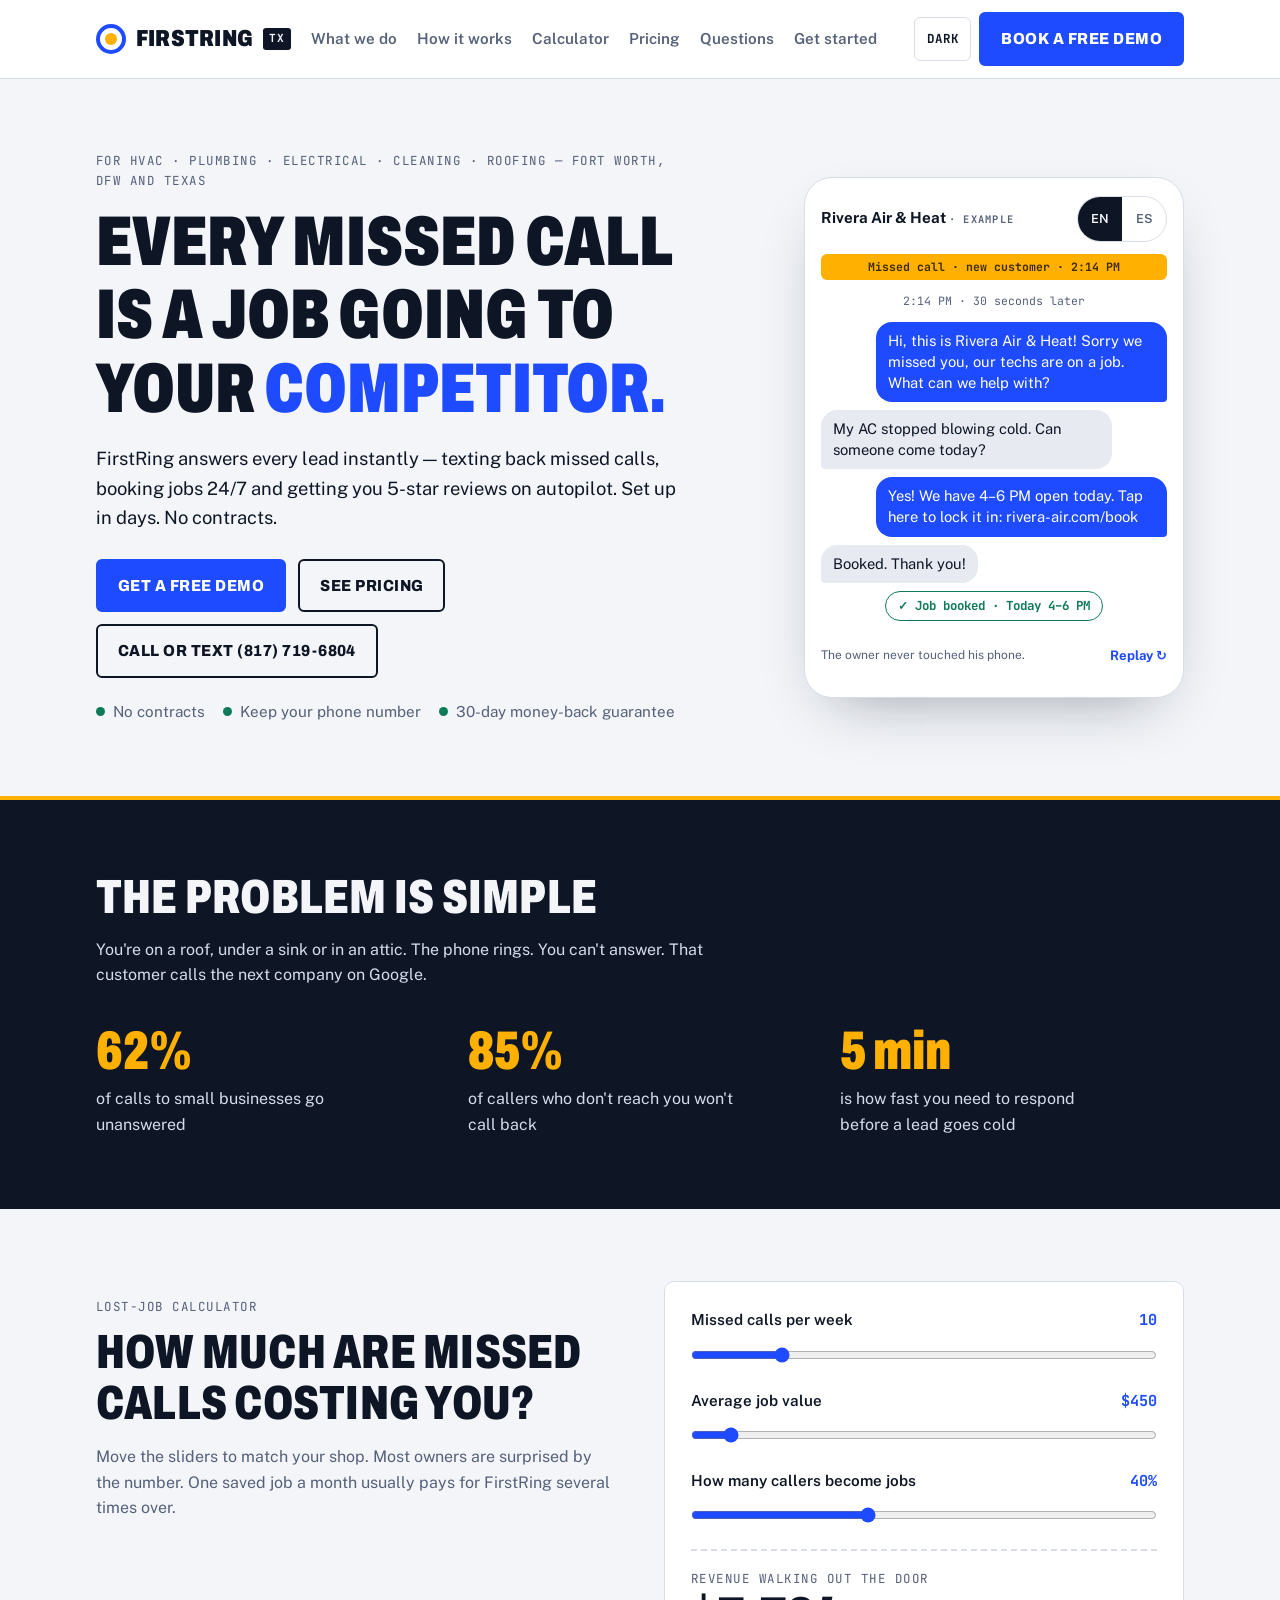
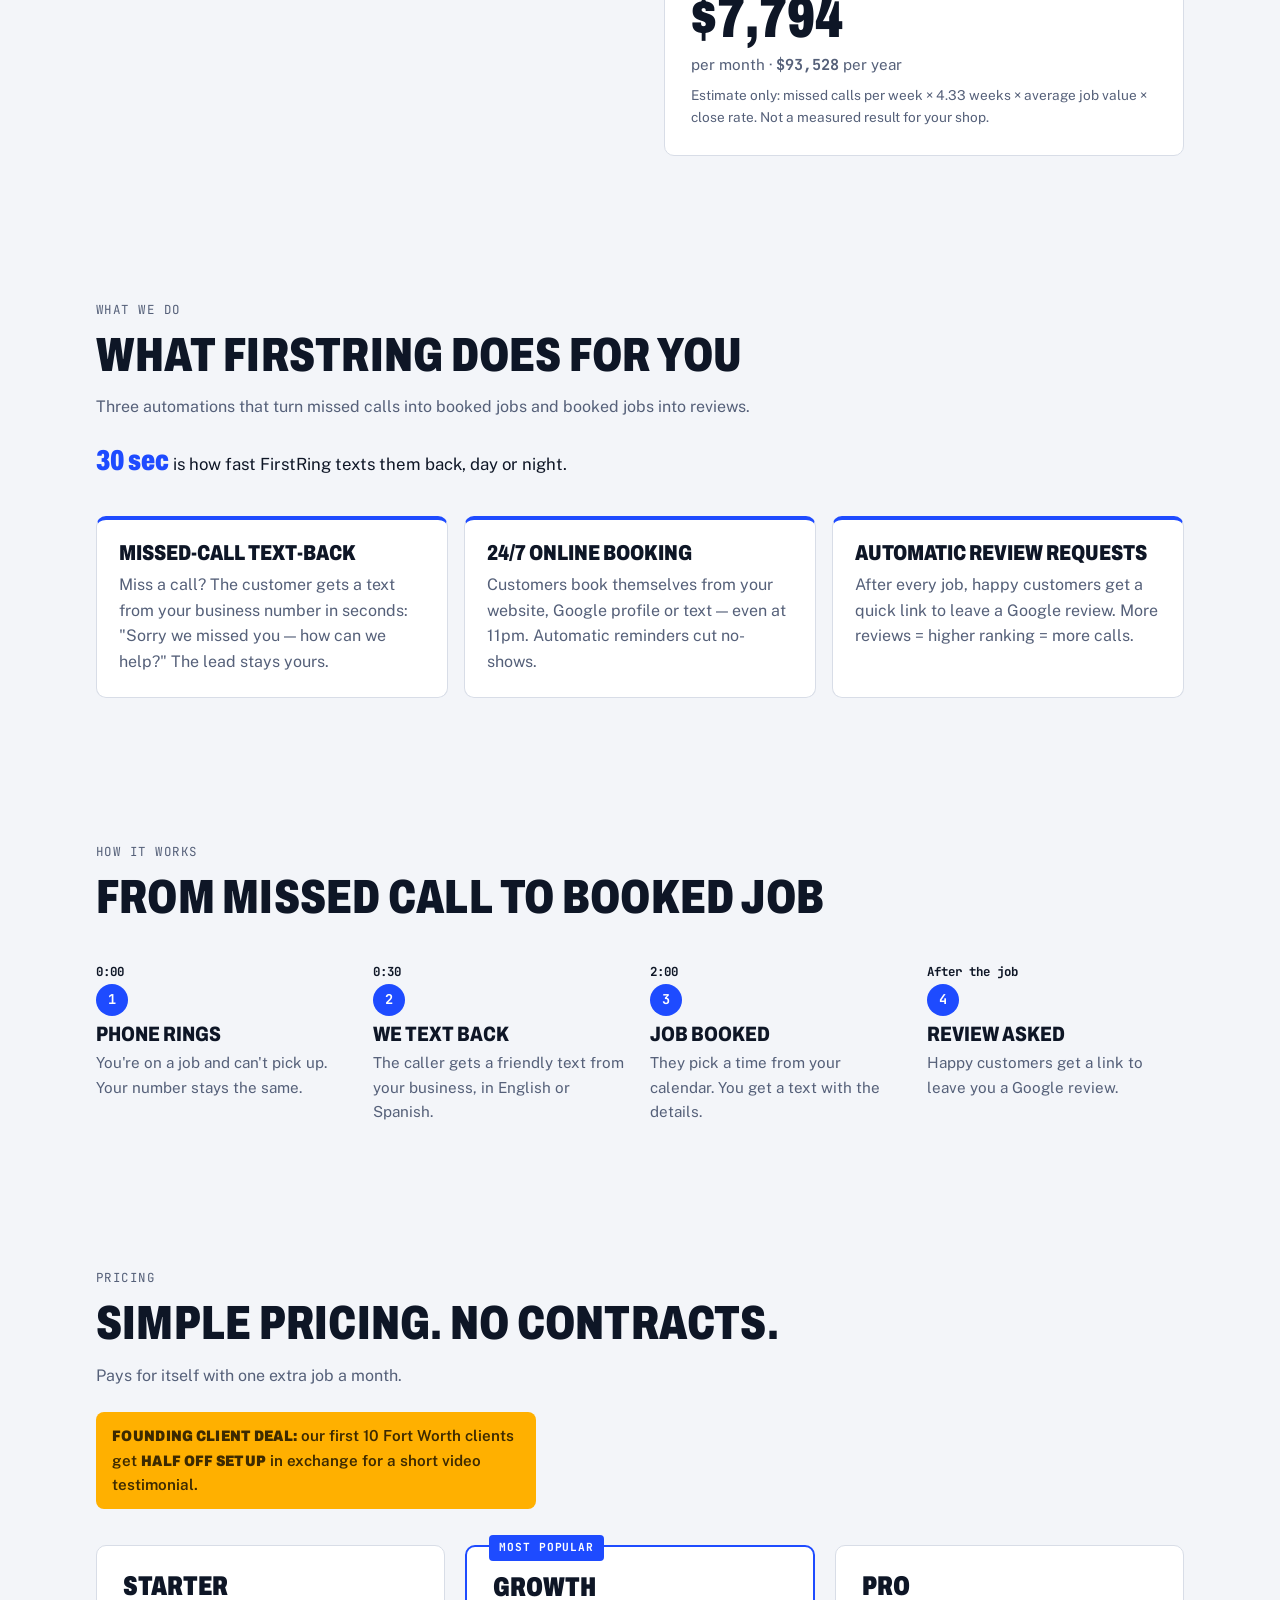
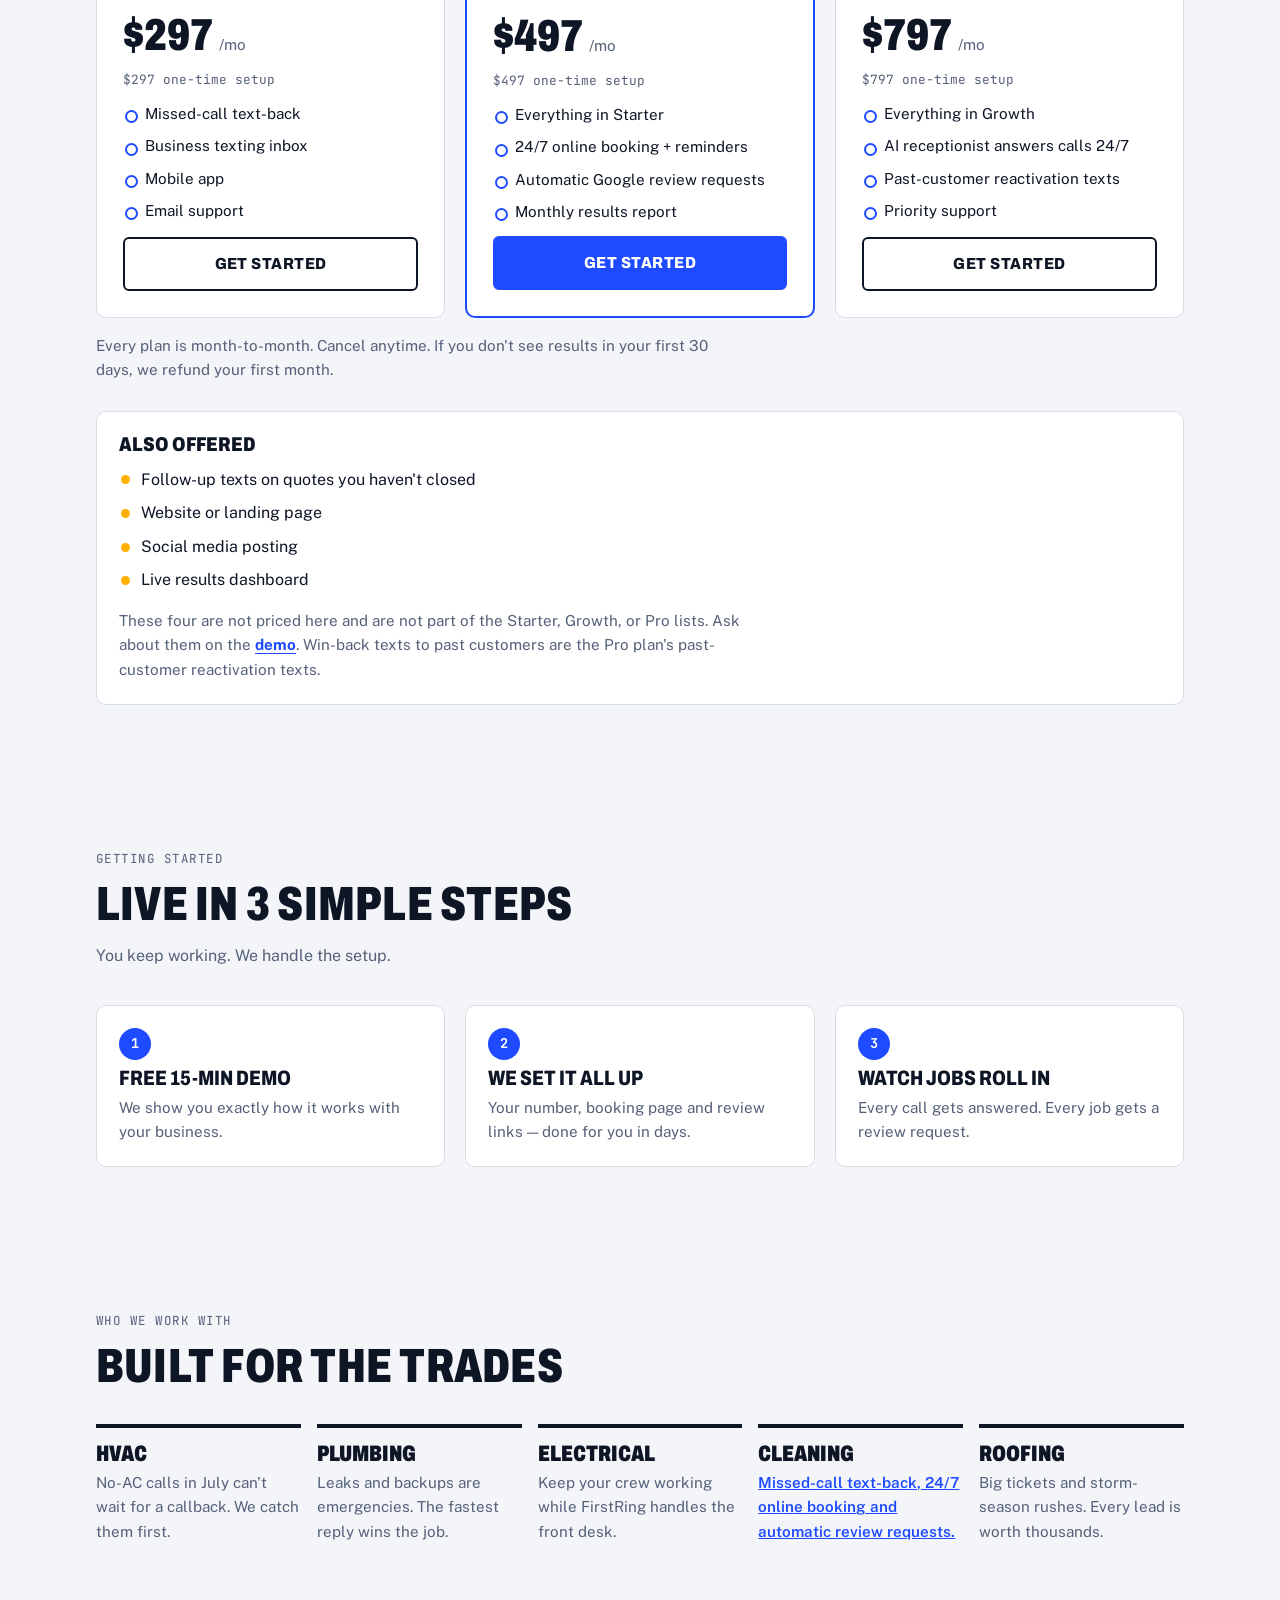
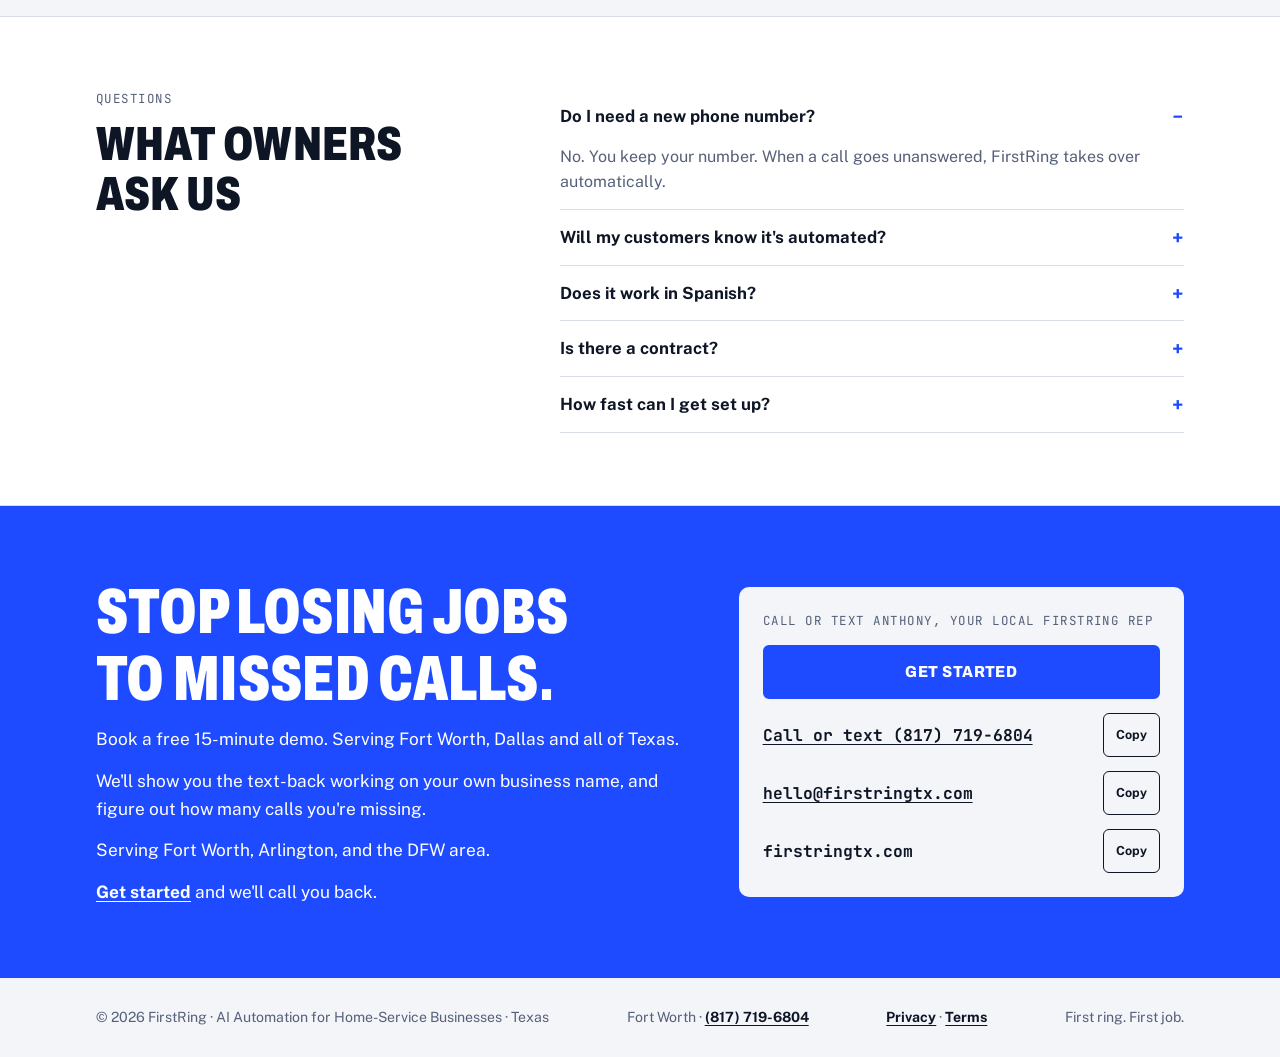
==== commit 74a99413: "Add a Get started questionnaire and SMS policy pages. Prospects can send their shop details, needs, " ====
--- a/index.html
+++ b/index.html
@@ -196,6 +196,9 @@
 .panel a.val{text-decoration:underline;text-underline-offset:3px}
 .copy{border:1.5px solid var(--ink);background:transparent;color:var(--ink);border-radius:6px;font:700 .78rem var(--body);min-height:44px;padding:8px 12px;cursor:pointer}
 .panel .where{color:var(--muted);font-size:.95rem}
+.panel .btn{width:100%}
+.contact .copy-block a,.also a{text-decoration:underline;text-underline-offset:3px;font-weight:700}
+.also a{color:var(--cobalt)}
 
 footer{padding-block:28px;color:var(--muted);font-size:.88rem}
 footer .wrap{display:flex;justify-content:space-between;gap:12px 20px;flex-wrap:wrap}
@@ -245,10 +248,11 @@
       <a href="#calc">Calculator</a>
       <a href="#pricing">Pricing</a>
       <a href="#faq">Questions</a>
+      <a href="/signup">Get started</a>
     </nav>
     <div class="bar-actions">
       <button type="button" class="theme-btn" id="theme-toggle" aria-pressed="false"><span class="sr">Theme:</span><span class="when-light">Dark</span><span class="when-dark">Light</span></button>
-      <a class="btn primary" href="#contact">Book a Free Demo</a>
+      <a class="btn primary" href="/signup">Book a Free Demo</a>
     </div>
   </div>
 </header>
@@ -261,7 +265,7 @@
         <h1 style="margin-top:14px">Every missed call is a job going to your <span class="hl">competitor.</span></h1>
         <p class="lede">FirstRing answers every lead instantly — texting back missed calls, booking jobs 24/7 and getting you 5-star reviews on autopilot. Set up in days. No contracts.</p>
         <div class="ctas">
-          <a class="btn primary" href="#contact">Get a Free Demo</a>
+          <a class="btn primary" href="/signup">Get a Free Demo</a>
           <a class="btn" href="#pricing">See Pricing</a>
           <a class="btn" href="tel:+18177196804">Call or text (817) 719-6804</a>
         </div>
@@ -396,7 +400,7 @@
             <li>Mobile app</li>
             <li>Email support</li>
           </ul>
-          <a class="btn" href="#contact">Get Started</a>
+          <a class="btn" href="/signup?plan=Starter">Get Started<span class="sr"> with Starter</span></a>
         </article>
         <article class="plan pop">
           <span class="tag">MOST POPULAR</span>
@@ -409,7 +413,7 @@
             <li>Automatic Google review requests</li>
             <li>Monthly results report</li>
           </ul>
-          <a class="btn primary" href="#contact">Get Started</a>
+          <a class="btn primary" href="/signup?plan=Growth">Get Started<span class="sr"> with Growth</span></a>
         </article>
         <article class="plan">
           <h3>Pro</h3>
@@ -421,7 +425,7 @@
             <li>Past-customer reactivation texts</li>
             <li>Priority support</li>
           </ul>
-          <a class="btn" href="#contact">Get Started</a>
+          <a class="btn" href="/signup?plan=Pro">Get Started<span class="sr"> with Pro</span></a>
         </article>
       </div>
       <p class="plans-note">Every plan is month-to-month. Cancel anytime. If you don't see results in your first 30 days, we refund your first month.</p>
@@ -433,7 +437,7 @@
           <li>Social media posting</li>
           <li>Live results dashboard</li>
         </ul>
-        <p>These four are not priced here and are not part of the Starter, Growth, or Pro lists. Ask about them on the demo. Win-back texts to past customers are the Pro plan's past-customer reactivation texts.</p>
+        <p>These four are not priced here and are not part of the Starter, Growth, or Pro lists. Ask about them on the <a href="/signup">demo</a>. Win-back texts to past customers are the Pro plan's past-customer reactivation texts.</p>
       </aside>
     </div>
   </section>
@@ -503,9 +507,11 @@
         <p>Book a free 15-minute demo. Serving Fort Worth, Dallas and all of Texas.</p>
         <p>We'll show you the text-back working on your own business name, and figure out how many calls you're missing.</p>
         <p>Serving Fort Worth, Arlington, and the DFW area.</p>
+        <p><a href="/signup">Get started</a> and we'll call you back.</p>
       </div>
       <div class="panel">
         <p class="eyebrow">Call or text Anthony, your local FirstRing rep</p>
+        <a class="btn primary" href="/signup">Get started</a>
         <div class="row">
           <a class="val" id="phone" href="tel:+18177196804">Call or text (817) 719-6804</a>
           <button type="button" class="copy" data-copy="phone" data-copy-value="(817) 719-6804" aria-label="Copy phone number">Copy</button>
@@ -528,6 +534,7 @@
   <div class="wrap">
     <span>© 2026 FirstRing · AI Automation for Home-Service Businesses · Texas</span>
     <span>Fort Worth · <a href="tel:+18177196804">(817) 719-6804</a></span>
+    <span><a href="/privacy">Privacy</a> · <a href="/terms">Terms</a></span>
     <span>First ring. First job.</span>
   </div>
 </footer>
